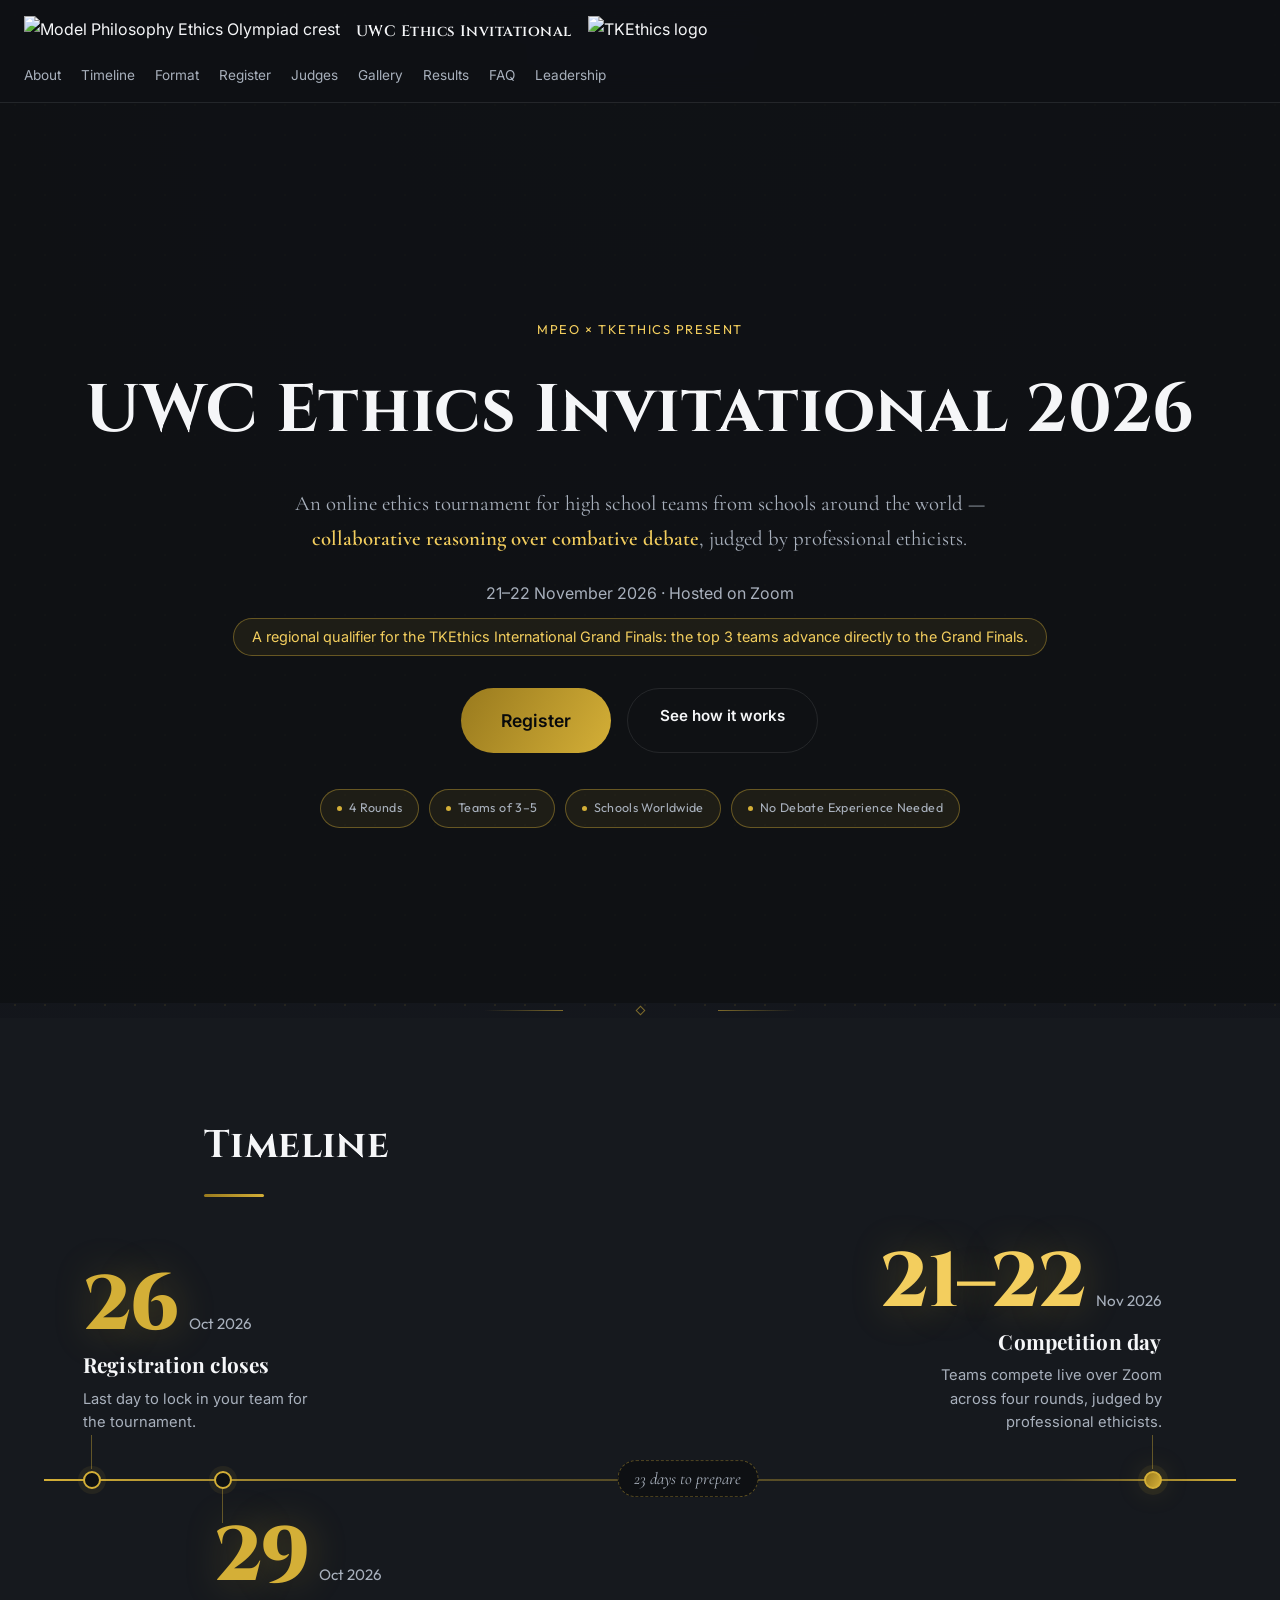
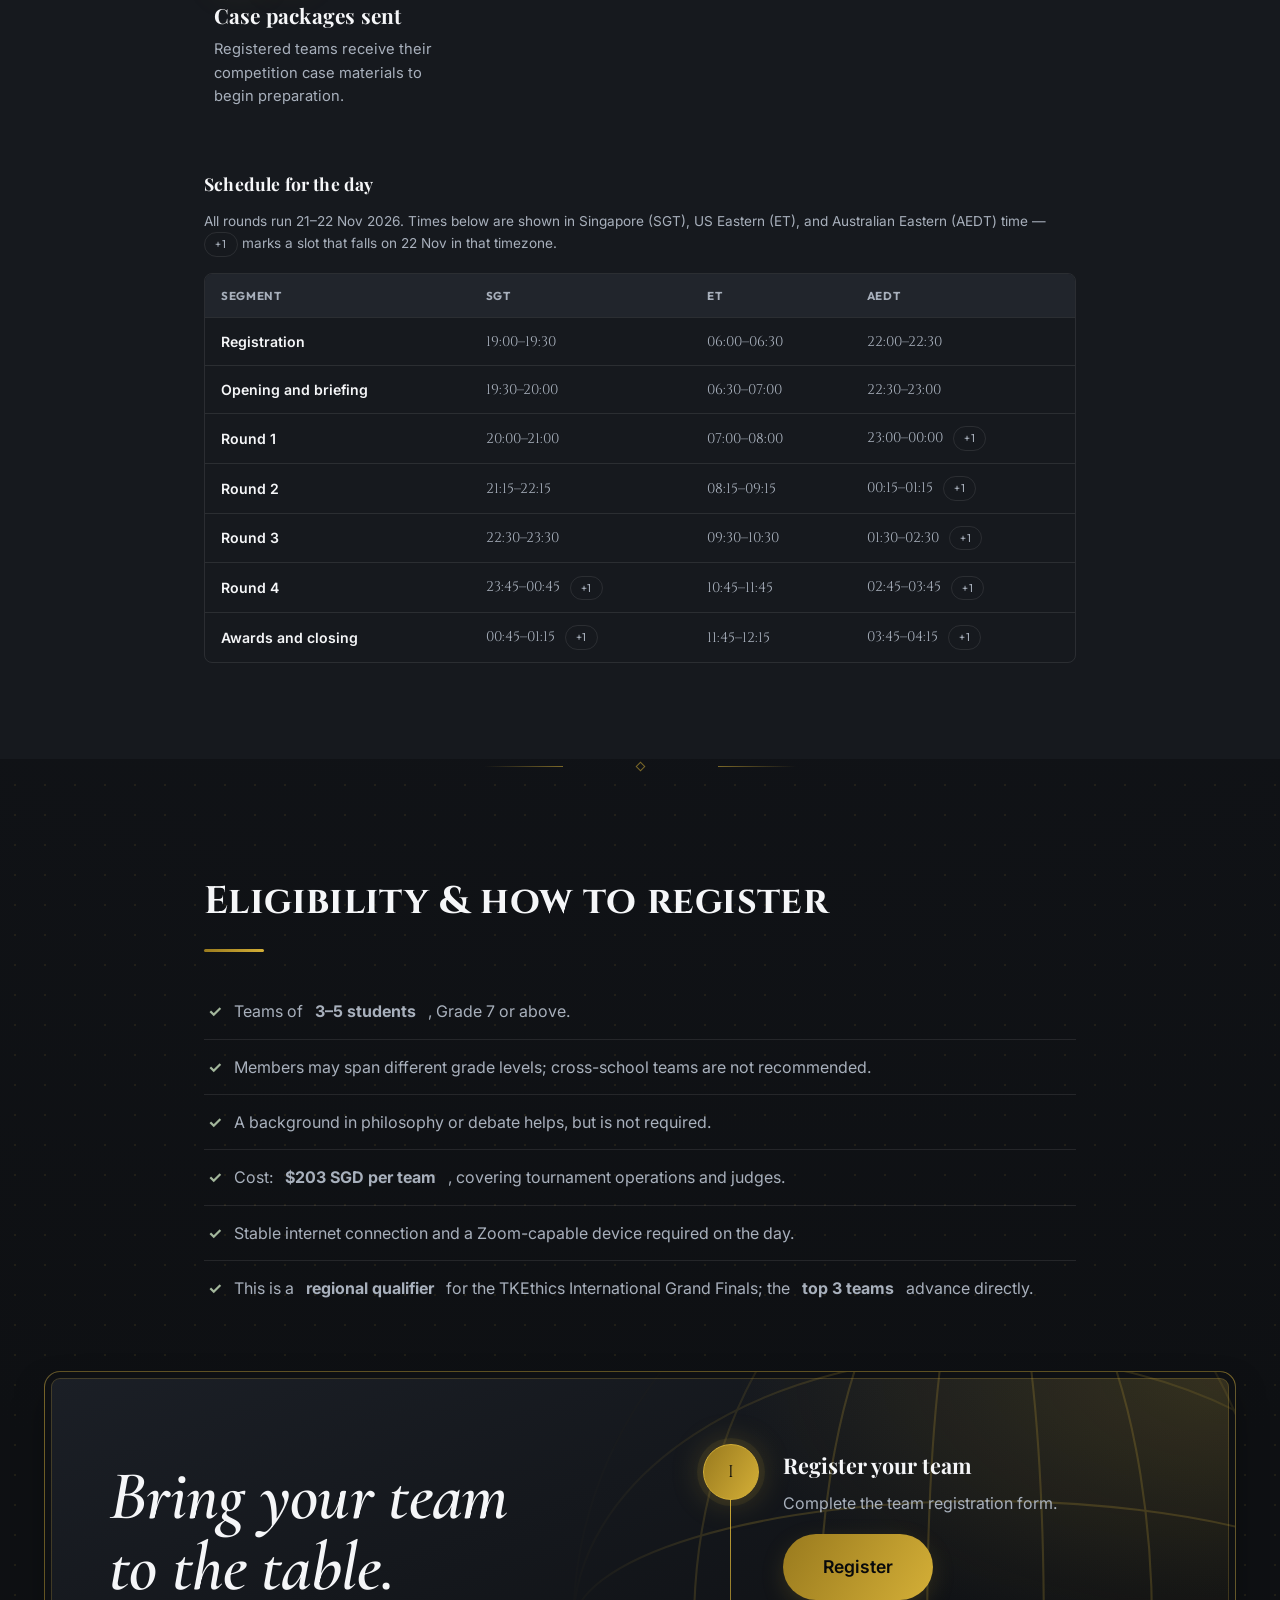
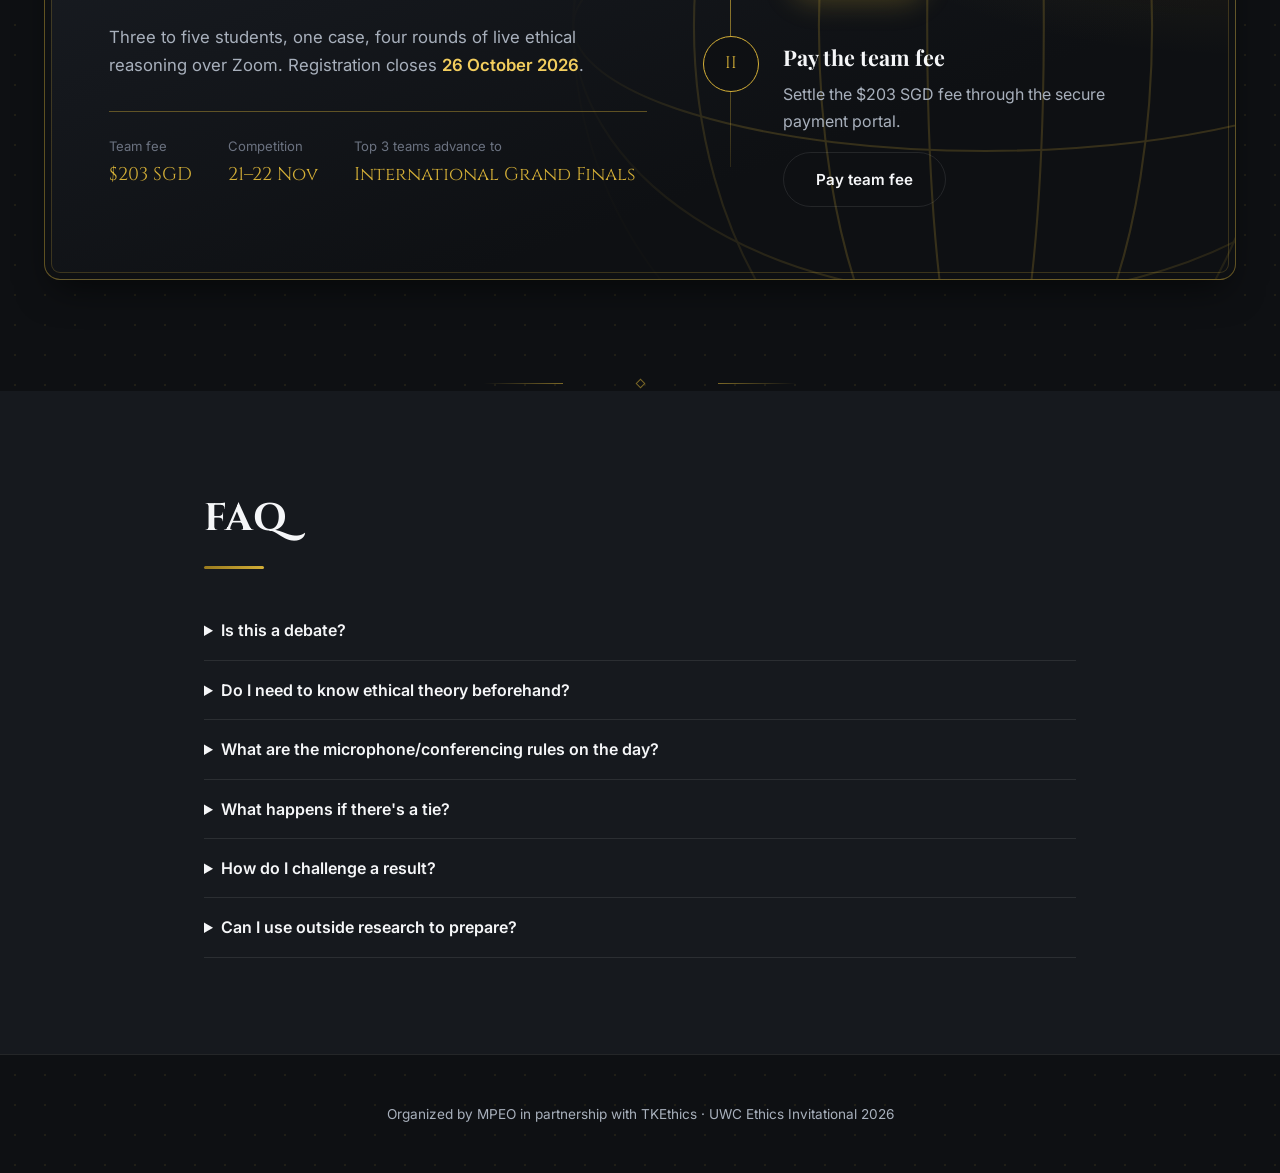
==== index.html @ d9321f54 "Redesign timeline as true-to-scale date axis with oversized day numerals Co-Authored-By: Claude Sonn" ====
<!DOCTYPE html>
<html lang="en">
<head>
  <meta charset="UTF-8">
  <meta name="viewport" content="width=device-width, initial-scale=1.0">
  <title>UWC Ethics Invitational 2026</title>
  <meta name="description" content="An online ethics tournament for high school teams from schools around the world, hosted by MPEO in partnership with TKEthics.">
  <link rel="icon" type="image/png" href="assets/logos/mpeo-omega-crest-transparent.png?v=3">
  <link rel="stylesheet" href="style.css">
</head>
<body>
  <header class="site-header">
    <div class="site-header__logos">
      <img src="assets/logos/mpeo-omega-crest-transparent.png" alt="Model Philosophy Ethics Olympiad crest">
      <a href="index.html" class="site-header__wordmark">UWC Ethics Invitational</a>
      <img src="assets/logos/tkethics-logo.png" alt="TKEthics logo">
    </div>
    <nav class="site-header__nav">
      <a href="about.html">About</a>
      <a href="#timeline">Timeline</a>
      <a href="format.html">Format</a>
      <a href="#eligibility">Register</a>
      <a href="judges.html">Judges</a>
      <a href="gallery.html">Gallery</a>
      <a href="results.html">Results</a>
      <a href="#faq">FAQ</a>
      <a href="leadership.html">Leadership</a>
    </nav>
  </header>

  <main>
    <section id="hero" class="hero">
      <div class="container hero__inner">
        <p class="hero__eyebrow">
          <span class="hero__eyebrow-sprig" aria-hidden="true"></span>
          MPEO × TKEthics present
          <span class="hero__eyebrow-sprig hero__eyebrow-sprig--right" aria-hidden="true"></span>
        </p>
        <h1 class="hero__title">UWC Ethics Invitational 2026</h1>
        <p class="hero__subtitle">
          An online ethics tournament for high school teams from schools
          around the world — <span class="highlight">collaborative reasoning
          over combative debate</span>, judged by professional ethicists.
        </p>
        <p class="hero__date">
          21–22 November 2026 · Hosted on Zoom
        </p>
        <p class="hero__qualifier">
          A regional qualifier for the TKEthics International Grand Finals:
          the top 3 teams advance directly to the Grand Finals.
        </p>
        <div class="hero__ctas">
          <a href="#eligibility" class="btn btn--primary btn--lg">Register</a>
          <a href="format.html" class="btn btn--ghost">See how it works</a>
        </div>
        <ul class="hero__stats">
          <li>4 Rounds</li>
          <li>Teams of 3–5</li>
          <li>Schools Worldwide</li>
          <li>No Debate Experience Needed</li>
        </ul>
      </div>
    </section>
    <div class="ornament-divider" aria-hidden="true">
      <span class="ornament-divider__line"></span>
      <span class="ornament-divider__sprig"></span>
      <span class="ornament-divider__mark"></span>
      <span class="ornament-divider__sprig ornament-divider__sprig--right"></span>
      <span class="ornament-divider__line ornament-divider__line--flip"></span>
    </div>
    <section id="timeline" class="timeline">
      <div class="container container--narrow">
        <h2>Timeline</h2>
      </div>

      <div class="container">
        <ol class="course">
          <li class="stage stage--up stage--start" style="--pos: 4%">
            <span class="stage__dot" aria-hidden="true"></span>
            <div class="stage__card">
              <p class="stage__date"><span class="stage__day">26</span> Oct 2026</p>
              <h3 class="stage__title">Registration closes</h3>
              <p class="stage__desc">Last day to lock in your team for the tournament.</p>
            </div>
          </li>
          <li class="stage stage--down stage--start" style="--pos: 15%">
            <span class="stage__dot" aria-hidden="true"></span>
            <div class="stage__card">
              <p class="stage__date"><span class="stage__day">29</span> Oct 2026</p>
              <h3 class="stage__title">Case packages sent</h3>
              <p class="stage__desc">Registered teams receive their competition case materials to begin preparation.</p>
            </div>
          </li>
          <li class="stage stage--up stage--end stage--final" style="--pos: 93%">
            <span class="stage__dot" aria-hidden="true"></span>
            <div class="stage__card">
              <p class="stage__date"><span class="stage__day">21–22</span> Nov 2026</p>
              <h3 class="stage__title">Competition day</h3>
              <p class="stage__desc">Teams compete live over Zoom across four rounds, judged by professional ethicists.</p>
            </div>
          </li>
          <li class="course__gap" aria-hidden="true">23 days to prepare</li>
        </ol>
      </div>

      <div class="container container--narrow">
        <h3>Schedule for the day</h3>
        <p class="schedule-table-note">
          All rounds run 21–22 Nov 2026. Times below are shown in Singapore
          (SGT), US Eastern (ET), and Australian Eastern (AEDT) time —
          <span class="tag--note">+1</span> marks a slot that falls on 22 Nov in that timezone.
        </p>
        <div class="schedule-table-wrap">
          <table class="schedule-table">
            <thead>
              <tr>
                <th>Segment</th>
                <th>SGT</th>
                <th>ET</th>
                <th>AEDT</th>
              </tr>
            </thead>
            <tbody>
              <tr>
                <td>Registration</td>
                <td>19:00–19:30</td>
                <td>06:00–06:30</td>
                <td>22:00–22:30</td>
              </tr>
              <tr>
                <td>Opening and briefing</td>
                <td>19:30–20:00</td>
                <td>06:30–07:00</td>
                <td>22:30–23:00</td>
              </tr>
              <tr>
                <td>Round 1</td>
                <td>20:00–21:00</td>
                <td>07:00–08:00</td>
                <td>23:00–00:00 <span class="tag--note">+1</span></td>
              </tr>
              <tr>
                <td>Round 2</td>
                <td>21:15–22:15</td>
                <td>08:15–09:15</td>
                <td>00:15–01:15 <span class="tag--note">+1</span></td>
              </tr>
              <tr>
                <td>Round 3</td>
                <td>22:30–23:30</td>
                <td>09:30–10:30</td>
                <td>01:30–02:30 <span class="tag--note">+1</span></td>
              </tr>
              <tr>
                <td>Round 4</td>
                <td>23:45–00:45 <span class="tag--note">+1</span></td>
                <td>10:45–11:45</td>
                <td>02:45–03:45 <span class="tag--note">+1</span></td>
              </tr>
              <tr>
                <td>Awards and closing</td>
                <td>00:45–01:15 <span class="tag--note">+1</span></td>
                <td>11:45–12:15</td>
                <td>03:45–04:15 <span class="tag--note">+1</span></td>
              </tr>
            </tbody>
          </table>
        </div>
      </div>
    </section>
    <div class="ornament-divider" aria-hidden="true">
      <span class="ornament-divider__line"></span>
      <span class="ornament-divider__sprig"></span>
      <span class="ornament-divider__mark"></span>
      <span class="ornament-divider__sprig ornament-divider__sprig--right"></span>
      <span class="ornament-divider__line ornament-divider__line--flip"></span>
    </div>
    <section id="eligibility" class="eligibility">
      <div class="container container--narrow">
        <h2>Eligibility &amp; how to register</h2>

        <ul class="eligibility__list">
          <li data-reveal>Teams of <strong>3–5 students</strong>, Grade 7 or above.</li>
          <li data-reveal>Members may span different grade levels; cross-school teams are not recommended.</li>
          <li data-reveal>A background in philosophy or debate helps, but is not required.</li>
          <li data-reveal>Cost: <strong>$203 SGD per team</strong>, covering tournament operations and judges.</li>
          <li data-reveal>Stable internet connection and a Zoom-capable device required on the day.</li>
          <li data-reveal>This is a <strong>regional qualifier</strong> for the TKEthics International Grand Finals; the <strong>top 3 teams</strong> advance directly.</li>
        </ul>

      </div>

      <div class="container">
        <div class="enter">
          <div class="enter__pitch">
            <h3 class="enter__title">Bring your team to the table.</h3>
            <p class="enter__lede">Three to five students, one case, four rounds of live ethical reasoning over Zoom. Registration closes <strong>26 October 2026</strong>.</p>
            <dl class="enter__facts">
              <div><dt>Team fee</dt><dd>$203 SGD</dd></div>
              <div><dt>Competition</dt><dd>21–22 Nov</dd></div>
              <div><dt>Top 3 teams advance to</dt><dd>International Grand Finals</dd></div>
            </dl>
          </div>

          <ol class="enter__path">
            <li class="enter__step">
              <span class="enter__num" aria-hidden="true">I</span>
              <div class="enter__body">
                <h4>Register your team</h4>
                <p>Complete the team registration form.</p>
                <a id="registration-cta" href="#" class="btn btn--primary btn--lg">Register</a>
              </div>
            </li>
            <li class="enter__step">
              <span class="enter__num" aria-hidden="true">II</span>
              <div class="enter__body">
                <h4>Pay the team fee</h4>
                <p>Settle the $203 SGD fee through the secure payment portal.</p>
                <a href="https://pci.jotform.com/form/262812216221446" class="btn btn--ghost" target="_blank" rel="noopener">Pay team fee</a>
              </div>
            </li>
          </ol>
        </div>
      </div>
    </section>
    <div class="ornament-divider" aria-hidden="true">
      <span class="ornament-divider__line"></span>
      <span class="ornament-divider__sprig"></span>
      <span class="ornament-divider__mark"></span>
      <span class="ornament-divider__sprig ornament-divider__sprig--right"></span>
      <span class="ornament-divider__line ornament-divider__line--flip"></span>
    </div>
    <section id="faq" class="faq">
      <div class="container container--narrow">
        <h2>FAQ</h2>

        <details class="faq__item">
          <summary>Is this a debate?</summary>
          <p>No. Teams can agree with each other's position — you're judged on the quality of your reasoning, not on winning an argument.</p>
        </details>

        <details class="faq__item">
          <summary>Do I need to know ethical theory beforehand?</summary>
          <p>No prior experience is required. Read the case package carefully, think through the arguments, and you're ready — see the <a href="format.html">How the competition works</a> page for a primer.</p>
        </details>

        <details class="faq__item">
          <summary>What are the microphone/conferencing rules on the day?</summary>
          <p>Keep your microphone muted unless invited to speak by the moderator/judge. During your team's private conference time, you may turn your mic off if everyone is in one room; if your team is spread across locations, use a separate call for team discussion and stay silent on it outside your allotted conference times.</p>
        </details>

        <details class="faq__item">
          <summary>What happens if there's a tie?</summary>
          <p>The head judge breaks ties using the highest score in the first heat; if that's still tied, the highest score in the second heat, and so on.</p>
        </details>

        <details class="faq__item">
          <summary>How do I challenge a result?</summary>
          <p>Complaints or challenges to results must be submitted in writing to the organizers. Results are otherwise final and are published within 24 hours of the competition.</p>
        </details>

        <details class="faq__item">
          <summary>Can I use outside research to prepare?</summary>
          <p>Yes — but simply presenting facts won't score well on its own. You need valid, persuasive arguments backed by facts, and if you cite a specific fact not in the case itself, name your source (e.g. "according to a 2011 article in National Geographic…").</p>
        </details>
      </div>
    </section>
  </main>

  <footer class="site-footer">
    <p>Organized by MPEO in partnership with TKEthics · UWC Ethics Invitational 2026</p>
  </footer>

  <script type="module" src="js/app.js"></script>
</body>
</html>
---- style.css ----
/* ==========================================================================
   UWC ETHICS INVITATIONAL 2026 — DESIGN SYSTEM
   Aligned to MPEO's dark-academia gold system for visual consistency
   across both Ethics Olympiad events.
   ========================================================================== */

@import url('https://fonts.googleapis.com/css2?family=Cinzel:wght@500;600;700;800;900&family=Cormorant+Garamond:ital,wght@0,400;0,600;1,400;1,600&family=Inter:wght@300;400;500;600;700&family=Playfair+Display:ital,wght@0,600;0,700;1,600&family=Outfit:wght@500;600;700&display=swap');

:root {
  --color-bg-primary: #0E1013;
  --color-bg-secondary: #16191E;
  --color-bg-card: #21252C;
  --color-bg-card-hover: #2A2F38;
  --color-bg-parchment: #F6F4ED;

  --color-border-subtle: rgba(255, 255, 255, 0.09);
  --color-border-accent: rgba(212, 175, 55, 0.4);

  /* Metallic accents, matched to MPEO's gold system */
  --color-gold-primary: #D4AF37;
  --color-gold-hover: #F3CE5E;
  --color-gold-dark: #997A1E;
  --color-gold-glow: rgba(212, 175, 55, 0.28);
  --color-gold-surface: rgba(212, 175, 55, 0.08);

  --color-silver: #C0C7D0;
  --color-silver-glow: rgba(192, 199, 208, 0.25);
  --color-bronze: #CD7F32;
  --color-bronze-glow: rgba(205, 127, 50, 0.25);
  --color-olive-laurel: #4F6052;

  /* Laurel: generic interactive emphasis (links, active nav, checkmarks) — gold stays reserved for rank/achievement */
  --color-link: #A3B79C;
  --color-link-hover: #C1D2BB;

  --color-accent-a: var(--color-gold-primary);
  --color-accent-b: var(--color-gold-hover);
  --color-accent-gradient: linear-gradient(120deg, var(--color-gold-dark), var(--color-gold-primary));
  --color-accent-glow: var(--color-gold-glow);

  --color-text-primary: #F5F6F8;
  --color-text-secondary: #A8B0BC;
  --color-text-muted: #6B7280;
  --color-text-dark: #1A1D20;

  --font-display: 'Cinzel', Georgia, serif;
  --font-subhead: 'Playfair Display', Georgia, serif;
  --font-editorial: 'Cormorant Garamond', Georgia, serif;
  --font-body: 'Inter', system-ui, -apple-system, sans-serif;
  --font-badge: 'Outfit', sans-serif;

  --max-width-container: 1240px;
  --max-width-narrow: 920px;
  --radius-sm: 4px;
  --radius-md: 8px;
  --radius-lg: 16px;
  --radius-full: 9999px;

  --shadow-card: 0 16px 36px -10px rgba(0, 0, 0, 0.6);
  --shadow-gold: 0 10px 30px -5px var(--color-gold-glow);
  --glass-bg: rgba(14, 16, 19, 0.85);
  --glass-border: 1px solid rgba(255, 255, 255, 0.08);
  --glass-blur: blur(14px);
  --transition-fast: 0.2s cubic-bezier(0.16, 1, 0.3, 1);
  --transition-normal: 0.35s cubic-bezier(0.16, 1, 0.3, 1);
}

*, *::before, *::after { box-sizing: border-box; margin: 0; padding: 0; }

html {
  scroll-behavior: smooth;
  color-scheme: dark;
  background-color: var(--color-bg-primary);
  font-family: var(--font-body);
  font-size: 16px;
  line-height: 1.65;
  color: var(--color-text-primary);
  -webkit-font-smoothing: antialiased;
}

body {
  overflow-x: hidden;
  background:
    radial-gradient(circle, rgba(212, 175, 55, 0.09) 1px, transparent 1.3px) 0 0 / 30px 30px,
    radial-gradient(circle at 50% 0%, #171A21 0%, #0E1013 70%);
  min-height: 100vh;
}

a { color: inherit; text-decoration: none; transition: var(--transition-fast); }
button { cursor: pointer; border: none; font-family: inherit; }
img { max-width: 100%; height: auto; display: block; }

:focus-visible {
  outline: 2px solid var(--color-link-hover);
  outline-offset: 3px;
  border-radius: 2px;
}

.container { max-width: var(--max-width-container); margin: 0 auto; padding: 0 24px; }
.container--narrow { max-width: var(--max-width-narrow); }

section { padding: 96px 0; }
main > section:nth-of-type(even) { background: var(--color-bg-secondary); }

@media (max-width: 640px) {
  section { padding: 56px 0; }
}

h1, h2 { font-family: var(--font-display); font-weight: 700; letter-spacing: 0.01em; text-wrap: balance; }
h3 { font-family: var(--font-subhead); font-weight: 700; letter-spacing: 0.01em; text-wrap: balance; }
h2 { font-size: clamp(1.8rem, 3vw, 2.6rem); margin-bottom: 32px; position: relative; }
h2::after {
  content: '';
  display: block;
  margin-top: 16px;
  width: 60px;
  height: 3px;
  border-radius: 2px;
  background: var(--color-accent-gradient);
}
p { text-wrap: pretty; }

/* --- Decorative ornaments (laurel motifs, dividers, texture) --- */
.ornament-divider {
  display: flex;
  align-items: center;
  justify-content: center;
  gap: 18px;
  max-width: 360px;
  margin: 0 auto;
  padding: 0 24px;
  color: var(--color-gold-primary);
  opacity: 0.55;
}
.ornament-divider__line {
  flex: 1;
  height: 1px;
  background: linear-gradient(90deg, transparent, currentColor);
}
.ornament-divider__line--flip { background: linear-gradient(90deg, currentColor, transparent); }
.ornament-divider__sprig {
  width: 38px;
  height: 15px;
  flex-shrink: 0;
  background-color: currentColor;
  -webkit-mask-image: url('assets/decorative/laurel-sprig.svg');
  mask-image: url('assets/decorative/laurel-sprig.svg');
  -webkit-mask-size: contain;
  mask-size: contain;
  -webkit-mask-repeat: no-repeat;
  mask-repeat: no-repeat;
  -webkit-mask-position: center;
  mask-position: center;
}
.ornament-divider__sprig--right { transform: scaleX(-1); }
.ornament-divider__mark {
  width: 7px;
  height: 7px;
  border: 1px solid currentColor;
  transform: rotate(45deg);
  flex-shrink: 0;
}

/* Corner sprig accent on card-like surfaces */
.leader-card,
.judges__bio,
.format__theories li,
.funnel-step__register,
.judges__criteria {
  position: relative;
  overflow: hidden;
}
.leader-card::before,
.judges__bio::before,
.format__theories li::before,
.funnel-step__register::before,
.judges__criteria::before {
  content: '';
  position: absolute;
  top: 12px;
  left: 14px;
  width: 34px;
  height: 14px;
  background-color: var(--color-gold-primary);
  -webkit-mask-image: url('assets/decorative/laurel-sprig.svg');
  mask-image: url('assets/decorative/laurel-sprig.svg');
  -webkit-mask-size: contain;
  mask-size: contain;
  -webkit-mask-repeat: no-repeat;
  mask-repeat: no-repeat;
  -webkit-mask-position: center;
  mask-position: center;
  opacity: 0.16;
  transform: rotate(-10deg);
  pointer-events: none;
}

/* Scroll-reveal (progressive enhancement; content is visible by default) */
[data-reveal] { opacity: 1; transform: none; }
[data-reveal].reveal-init {
  opacity: 0;
  transform: translateY(18px);
  transition: opacity 0.6s cubic-bezier(0.16, 1, 0.3, 1), transform 0.6s cubic-bezier(0.16, 1, 0.3, 1);
}
[data-reveal].reveal-visible { opacity: 1; transform: none; }
@media (prefers-reduced-motion: reduce) {
  [data-reveal].reveal-init { opacity: 1; transform: none; transition: none; }
}

.btn {
  display: inline-block;
  padding: 14px 32px;
  border-radius: var(--radius-full);
  font-family: var(--font-body);
  font-weight: 600;
  font-size: 0.95rem;
}
.btn--primary {
  background: var(--color-accent-gradient);
  color: #08090B;
}
.btn--lg {
  padding: 18px 40px;
  font-size: 1.1rem;
}
.btn--primary:hover { box-shadow: 0 10px 30px -5px var(--color-accent-glow); }
.btn--disabled {
  background: var(--color-bg-card);
  color: var(--color-text-muted);
  cursor: not-allowed;
}

/* --- Header / nav --- */
.site-header {
  position: sticky;
  top: 0;
  z-index: 50;
  display: flex;
  flex-wrap: wrap;
  align-items: center;
  justify-content: space-between;
  gap: 16px;
  padding: 16px 24px;
  background: var(--glass-bg);
  backdrop-filter: var(--glass-blur);
  border-bottom: 1px solid var(--color-border-subtle);
}
.site-header__logos { display: flex; align-items: center; gap: 16px; flex-shrink: 0; }
.site-header__logos img { height: 32px; width: auto; }
.site-header__wordmark {
  font-family: var(--font-display);
  font-size: 0.95rem;
  font-weight: 600;
  color: var(--color-text-primary);
  white-space: nowrap;
  letter-spacing: 0.03em;
}
.site-header__wordmark:hover { color: var(--color-link-hover); }
.site-header__nav { display: flex; gap: 20px; flex-wrap: wrap; }
.site-header__nav a { font-size: 0.85rem; color: var(--color-text-secondary); }
.site-header__nav a:hover { color: var(--color-text-primary); }
.site-header__nav a[aria-current="page"] { color: var(--color-link-hover); }

/* --- Footer --- */
.site-footer {
  padding: 48px 24px;
  text-align: center;
  color: var(--color-text-secondary);
  font-size: 0.85rem;
  border-top: 1px solid var(--color-border-subtle);
}

.tag--tentative, .tag--note {
  display: inline-block;
  font-family: var(--font-badge);
  font-size: 0.7rem;
  text-transform: uppercase;
  letter-spacing: 0.08em;
  color: var(--color-text-secondary);
  border: 1px solid var(--color-border-subtle);
  border-radius: var(--radius-full);
  padding: 2px 10px;
  margin-left: 8px;
  vertical-align: middle;
}

/* --- Hero --- */
.hero {
  position: relative;
  isolation: isolate;
  min-height: 100svh;
  display: flex;
  align-items: center;
  padding-top: 100px;
  padding-bottom: 60px;
  text-align: center;
  overflow: hidden;
  background-image: url("assets/resources/globev2.png");
  background-size: cover;
  background-position: center;
}
.hero::before {
  content: "";
  position: absolute;
  inset: 0;
  z-index: -1;
  background: var(--color-bg-primary);
  opacity: 0.82;
}
@media (max-width: 640px) {
  .hero { padding-top: 96px; padding-bottom: 72px; }
}
.hero__inner { position: relative; z-index: 1; }
.hero__eyebrow {
  display: flex;
  align-items: center;
  justify-content: center;
  gap: 10px;
  font-family: var(--font-badge);
  text-transform: uppercase;
  letter-spacing: 0.12em;
  font-size: 0.8rem;
  color: var(--color-accent-b);
  margin-bottom: 16px;
}
.hero__eyebrow-sprig {
  width: 26px;
  height: 10px;
  flex-shrink: 0;
  background-color: currentColor;
  -webkit-mask-image: url('assets/decorative/laurel-sprig.svg');
  mask-image: url('assets/decorative/laurel-sprig.svg');
  -webkit-mask-size: contain;
  mask-size: contain;
  -webkit-mask-repeat: no-repeat;
  mask-repeat: no-repeat;
  -webkit-mask-position: center;
  mask-position: center;
}
.hero__eyebrow-sprig--right { transform: scaleX(-1); }
.hero__title { font-size: clamp(2.4rem, 6vw, 4.2rem); margin-bottom: 20px; }
.hero__subtitle {
  font-family: var(--font-editorial);
  font-size: 1.3rem;
  color: var(--color-text-secondary);
  max-width: 700px;
  margin: 0 auto 24px;
}
.hero__date { color: var(--color-text-secondary); margin-bottom: 12px; }
.hero__qualifier {
  display: inline-block;
  font-size: 0.9rem;
  color: var(--color-accent-b);
  background: var(--color-gold-surface);
  border: 1px solid var(--color-border-accent);
  border-radius: 999px;
  padding: 6px 18px;
  margin-bottom: 32px;
}
.hero__ctas { display: flex; gap: 16px; justify-content: center; flex-wrap: wrap; }
.hero__stats {
  list-style: none;
  display: flex;
  flex-wrap: wrap;
  justify-content: center;
  gap: 10px;
  margin: 36px 0 0;
}
.hero__stats li {
  display: flex;
  align-items: center;
  gap: 7px;
  font-family: var(--font-badge);
  font-size: 0.78rem;
  letter-spacing: 0.03em;
  color: var(--color-text-secondary);
  border: 1px solid var(--color-border-accent);
  background: var(--color-gold-surface);
  border-radius: var(--radius-full);
  padding: 8px 16px;
}
.hero__stats li::before {
  content: '';
  width: 5px;
  height: 5px;
  border-radius: 50%;
  background: var(--color-gold-primary);
  flex-shrink: 0;
}
.btn--ghost {
  border: 1px solid var(--color-border-subtle);
  color: var(--color-text-primary);
}
.btn--ghost:hover { border-color: var(--color-border-accent); }

/* --- Emphasis accent --- */
.highlight { color: var(--color-accent-b); font-weight: 600; }

/* --- About / Format shared prose styles --- */
.about p, .format p { color: var(--color-text-secondary); margin-bottom: 20px; }

.about__grid {
  display: grid;
  grid-template-columns: 1.1fr 0.9fr;
  gap: 64px;
  align-items: center;
}
@media (max-width: 860px) {
  .about__grid { grid-template-columns: 1fr; gap: 32px; }
}
.about__pullquote {
  font-family: var(--font-editorial);
  font-style: italic;
  font-size: clamp(1.4rem, 2.4vw, 1.9rem);
  line-height: 1.4;
  color: var(--color-text-primary);
  border-top: 1px solid var(--color-border-accent);
  padding-top: 24px;
}
.about__pullquote cite {
  display: block;
  margin-top: 16px;
  font-family: var(--font-body);
  font-style: normal;
  font-size: 0.8rem;
  text-transform: uppercase;
  letter-spacing: 0.08em;
  color: var(--color-text-secondary);
}
.format h3 { font-size: 1.3rem; margin: 40px 0 16px; }
.format__theories { list-style: none; display: grid; gap: 16px; margin-bottom: 20px; }
.format__theories li {
  background: var(--color-bg-card);
  border: 1px solid var(--color-border-subtle);
  border-radius: var(--radius-md);
  padding: 16px 20px;
  color: var(--color-text-secondary);
  transition: var(--transition-fast);
}
.format__theories li strong {
  color: var(--color-accent-a);
  font-family: var(--font-subhead);
  font-size: 1.05rem;
}
.format__theories li a { text-decoration: underline; }
.format__theories li a:hover strong { color: var(--color-link-hover); }
.format__theories li:hover {
  background: var(--color-bg-card-hover);
  box-shadow: 0 10px 30px -12px var(--color-accent-glow);
}
.format__video-slot {
  aspect-ratio: 16 / 9;
  background: var(--color-bg-card);
  border: 1px solid var(--color-border-subtle);
  border-radius: var(--radius-lg);
  overflow: hidden;
  margin-bottom: 32px;
}
.format__video-slot iframe {
  width: 100%;
  height: 100%;
  border: 0;
  display: block;
}

.format__steps {
  display: grid;
  grid-template-columns: repeat(4, 1fr);
  gap: 16px;
  margin: 28px 0 32px;
}
@media (max-width: 860px) { .format__steps { grid-template-columns: 1fr 1fr; } }
@media (max-width: 520px) { .format__steps { grid-template-columns: 1fr; } }
.format__step {
  position: relative;
  display: flex;
  flex-direction: column;
  background: var(--color-bg-card);
  border: 1px solid var(--color-border-subtle);
  border-radius: var(--radius-md);
  padding: 22px 20px 24px;
  transition: var(--transition-fast);
}
@media (min-width: 861px) {
  .format__step:not(:first-child)::before {
    content: '→';
    position: absolute;
    top: 37px;
    left: -8px;
    transform: translate(-50%, -50%);
    font-size: 1rem;
    color: var(--color-text-muted);
    z-index: 1;
    pointer-events: none;
  }
}
.format__step:hover {
  background: var(--color-bg-card-hover);
  border-color: var(--color-border-accent);
  box-shadow: 0 14px 32px -14px var(--color-accent-glow);
  transform: translateY(-4px);
}
.format__step-marker {
  display: flex;
  align-items: center;
  gap: 12px;
  margin-bottom: 18px;
}
.format__step-icon {
  display: flex;
  align-items: center;
  justify-content: center;
  width: 26px;
  height: 26px;
  flex-shrink: 0;
  color: var(--color-accent-b);
  transition: var(--transition-fast);
}
.format__step-icon svg { width: 100%; height: 100%; }
.format__step:hover .format__step-icon { transform: rotate(-6deg) scale(1.1); color: var(--color-gold-hover); }
.format__step-number {
  font-family: var(--font-display);
  font-size: 1.6rem;
  line-height: 1;
  color: var(--color-accent-a);
}
.format__step-title {
  font-family: var(--font-subhead);
  font-size: 1.05rem;
  font-weight: 700;
  margin-bottom: 0;
}
.format__step-title + p { margin-top: 14px; }
.format__step-time {
  display: block;
  width: fit-content;
  margin: 8px 0 14px;
  font-family: var(--font-badge);
  font-size: 0.7rem;
  font-weight: 600;
  text-transform: uppercase;
  letter-spacing: 0.06em;
  color: var(--color-text-secondary);
  background: var(--color-bg-primary);
  border: 1px solid var(--color-border-subtle);
  border-radius: var(--radius-full);
  padding: 2px 10px;
}
.format__step p { font-size: 0.92rem; margin-bottom: 0; }

.format__callout {
  border: 1px solid var(--color-border-accent);
  background: var(--color-accent-glow);
  border-radius: var(--radius-md);
  padding: 20px 24px;
  font-family: var(--font-editorial);
  font-style: italic;
  font-size: 1.2rem;
  line-height: 1.5;
}
.format__callout strong { font-style: normal; }

.judges p { color: var(--color-text-secondary); margin-bottom: 24px; }
.judges p a { color: var(--color-link); text-decoration: underline; }
.judges p a:hover { color: var(--color-text-primary); }
.judges__top {
  display: grid;
  grid-template-columns: 1.3fr 1fr;
  gap: 32px;
  align-items: start;
  margin-bottom: 32px;
}
@media (max-width: 860px) {
  .judges__top { grid-template-columns: 1fr; gap: 24px; }
}
.judges__bios-row {
  display: grid;
  grid-template-columns: 1fr 1fr;
  gap: 24px;
  margin-bottom: 32px;
}
@media (max-width: 640px) {
  .judges__bios-row { grid-template-columns: 1fr; }
}
.judges__bio {
  background: var(--color-bg-card);
  border: 1px solid var(--color-border-subtle);
  border-radius: var(--radius-md);
  padding: 20px;
}
.judges__bio h3 { font-size: 1.05rem; margin-bottom: 4px; }
.judges__bio-role {
  display: block;
  font-family: var(--font-badge);
  font-size: 0.75rem;
  text-transform: uppercase;
  letter-spacing: 0.06em;
  color: var(--color-accent-b);
  margin-bottom: 12px;
}
.judges__bio p { font-size: 0.9rem; margin-bottom: 0; }
.judges .judges__bio-note { font-size: 0.85rem; color: var(--color-text-secondary); margin-bottom: 0; }
.judges__criteria {
  background: linear-gradient(160deg, var(--color-gold-surface), rgba(212, 175, 55, 0.02));
  border: 1px solid var(--color-border-accent);
  border-radius: var(--radius-lg);
  padding: 22px 20px;
}
.judges__criteria h3 { font-size: 0.95rem; margin-bottom: 14px; color: var(--color-accent-a); }
.judges__criteria ul { list-style: none; display: grid; gap: 11px; color: var(--color-text-secondary); font-size: 0.85rem; }
.judges__criteria li { display: flex; align-items: baseline; gap: 6px; }
.judges__criteria li span {
  position: relative;
  flex: 1;
  overflow: hidden;
  white-space: nowrap;
}
.judges__criteria li span::after {
  content: '..............................................................................................';
  padding-left: 4px;
  letter-spacing: 2px;
  color: var(--color-border-subtle);
}
.judges__criteria li strong {
  flex-shrink: 0;
  font-family: var(--font-display);
  color: var(--color-text-primary);
}
.judges__criteria-total {
  margin-top: 16px;
  padding-top: 14px;
  border-top: 1px solid var(--color-border-accent);
  font-size: 0.8rem;
  color: var(--color-text-secondary);
}
.judges__criteria-total a { color: var(--color-link); text-decoration: underline; }
.judges__criteria-total a:hover { color: var(--color-link-hover); }
.judges__placeholder, .results-placeholder, .gallery-placeholder {
  background: var(--color-bg-card);
  border: 1px dashed var(--color-border-accent);
  border-radius: var(--radius-md);
  padding: 24px;
  color: var(--color-text-secondary);
  text-align: center;
}

.gallery-grid {
  display: grid;
  grid-template-columns: repeat(auto-fill, minmax(220px, 1fr));
  gap: 16px;
}
.gallery-grid img { border-radius: var(--radius-md); object-fit: cover; aspect-ratio: 4 / 3; }

.results-list {
  list-style: none;
  border: 1px solid var(--color-border-subtle);
  border-radius: var(--radius-md);
  overflow: hidden;
}
.results-row {
  display: flex;
  align-items: center;
  gap: 16px;
  padding: 14px 20px;
  border-bottom: 1px solid var(--color-border-subtle);
}
.results-row:last-child { border-bottom: none; }
.results-row:first-child {
  background: linear-gradient(160deg, var(--color-gold-surface), rgba(212, 175, 55, 0.02));
}
.results-row:nth-child(2) {
  background: linear-gradient(160deg, var(--color-silver-glow), rgba(192, 199, 208, 0.02));
}
.results-row:nth-child(3) {
  background: linear-gradient(160deg, var(--color-bronze-glow), rgba(205, 127, 50, 0.02));
}
.results-row__place {
  font-family: var(--font-display);
  font-size: 1.3rem;
  color: var(--color-text-secondary);
  min-width: 48px;
}
.results-row:first-child .results-row__place { color: var(--color-accent-b); }
.results-row:nth-child(2) .results-row__place { color: var(--color-silver); }
.results-row:nth-child(3) .results-row__place { color: var(--color-bronze); }
.results-row__team { font-weight: 600; }
.results-row__school { color: var(--color-text-secondary); margin-left: auto; font-size: 0.9rem; }

.eligibility__list {
  list-style: none;
  margin-bottom: 48px;
  color: var(--color-text-secondary);
}
.eligibility__list li {
  display: flex;
  align-items: baseline;
  gap: 12px;
  padding: 14px 4px;
  border-bottom: 1px solid var(--color-border-subtle);
}
.eligibility__list li:last-child { border-bottom: none; }
.eligibility__list li::before {
  content: '✓';
  flex-shrink: 0;
  color: var(--color-link);
  font-weight: 700;
}

.funnel-step { margin-top: 40px; }
.funnel-step h3 { font-size: 1.1rem; margin-bottom: 8px; }
.funnel-step p { color: var(--color-text-secondary); margin-bottom: 16px; }
.funnel-step--wide { margin: 56px auto 0; max-width: 760px; text-align: center; }
.funnel-step--wide h3,
.funnel-step--wide > p { text-align: center; }

.funnel-step__embed {
  background: linear-gradient(160deg, var(--color-gold-surface), rgba(212, 175, 55, 0.02));
  border: 1px solid var(--color-border-accent);
  border-radius: var(--radius-lg);
  overflow: hidden;
  text-align: left;
}
.funnel-step__embed-chrome {
  display: flex;
  align-items: center;
  gap: 9px;
  padding: 13px 18px;
  border-bottom: 1px solid var(--color-border-accent);
  background: rgba(212, 175, 55, 0.05);
}
.funnel-step__embed-dot {
  width: 8px;
  height: 8px;
  border-radius: 50%;
  flex-shrink: 0;
  background: var(--color-gold-primary);
  box-shadow: 0 0 0 3px var(--color-gold-surface);
}
.funnel-step__embed-label {
  font-family: var(--font-badge);
  font-size: 0.72rem;
  font-weight: 600;
  text-transform: uppercase;
  letter-spacing: 0.07em;
  color: var(--color-text-secondary);
}
.funnel-step__embed-body { padding: 12px; }
.funnel-step__embed iframe {
  display: block;
  width: 100%;
  height: 640px;
  border: 0;
  border-radius: var(--radius-sm);
  color-scheme: light;
  background: #fff;
  box-shadow: 0 4px 16px -4px rgba(0, 0, 0, 0.5);
}
.funnel-step__embed--wide iframe { height: 900px; }
.funnel-step__fallback {
  margin-top: 10px;
  font-size: 0.82rem;
  color: var(--color-text-secondary);
}
.funnel-step__fallback a { color: var(--color-link); text-decoration: underline; }
@media (max-width: 520px) {
  .funnel-step__embed iframe { height: 800px; }
}

.funnel-step__register {
  max-width: 460px;
  margin: 36px auto 0;
  padding: 28px 32px;
  background: var(--color-bg-card);
  border: 1px solid var(--color-border-subtle);
  border-radius: var(--radius-md);
}

.countdown-label[hidden] { display: none; }
.countdown-label {
  max-width: 460px;
  margin: 32px auto 12px;
  font-size: 0.85rem;
  font-weight: 600;
  color: var(--color-text-secondary);
  text-align: center;
}

.countdown[hidden] { display: none; }
.countdown {
  display: grid;
  grid-template-columns: repeat(4, 1fr);
  gap: 8px;
  max-width: 460px;
  margin: 0 auto 20px;
}
.countdown__unit {
  padding: 10px 4px;
  background: var(--color-bg-primary);
  border: 1px solid var(--color-border-subtle);
  border-radius: var(--radius-sm);
}
.countdown__unit dd {
  font-family: var(--font-display);
  font-size: 1.3rem;
  font-weight: 700;
  color: var(--color-text-primary);
  font-variant-numeric: tabular-nums;
}
.countdown__unit dt {
  margin-top: 2px;
  font-size: 0.62rem;
  letter-spacing: 0.04em;
  text-transform: uppercase;
  color: var(--color-text-secondary);
}
@media (max-width: 360px) {
  .countdown { grid-template-columns: repeat(2, 1fr); }
}

.btn--pending {
  background: #C9A24B;
  color: #1A1405;
  cursor: not-allowed;
}

.course {
  list-style: none;
  position: relative;
  margin: 24px 0 0;
  padding: 0;
  height: 500px;
}
.course::before {
  content: '';
  position: absolute;
  left: 0;
  right: 0;
  top: 50%;
  height: 2px;
  background: linear-gradient(90deg, var(--color-gold-primary), rgba(212, 175, 55, 0.35) 40%, rgba(212, 175, 55, 0.35) 85%, var(--color-gold-primary));
}
.course__gap {
  position: absolute;
  left: 54%;
  top: 50%;
  transform: translate(-50%, -50%);
  padding: 4px 16px;
  border: 1px dashed var(--color-border-accent);
  border-radius: var(--radius-full);
  background: var(--color-bg-primary);
  font-family: var(--font-editorial);
  font-style: italic;
  font-size: 1.05rem;
  color: var(--color-text-secondary);
  white-space: nowrap;
}
.stage {
  position: absolute;
  left: var(--pos);
  top: 0;
  height: 100%;
  width: 0;
}
.stage__dot {
  position: absolute;
  left: -9px;
  top: calc(50% - 8px);
  width: 18px;
  height: 18px;
  border-radius: 50%;
  background: var(--color-bg-primary);
  border: 2px solid var(--color-gold-primary);
  box-shadow: 0 0 0 5px var(--color-gold-surface);
}
.stage--final .stage__dot {
  background: var(--color-accent-gradient);
  box-shadow: 0 0 0 6px var(--color-gold-surface), 0 0 28px var(--color-gold-glow);
}
.stage::before {
  content: '';
  position: absolute;
  left: -0.5px;
  width: 1px;
  background: var(--color-border-accent);
}
.stage--up::before { bottom: calc(50% + 10px); height: 34px; }
.stage--down::before { top: calc(50% + 10px); height: 34px; }
.stage__card {
  position: absolute;
  width: 300px;
  text-align: left;
}
.stage--up .stage__card { bottom: calc(50% + 44px); }
.stage--down .stage__card { top: calc(50% + 44px); }
.stage--start .stage__card { left: -9px; }
.stage--end .stage__card { right: -9px; }
.stage__date {
  display: flex;
  align-items: baseline;
  gap: 10px;
  margin: 0 0 6px;
  font-family: var(--font-badge);
  font-size: 0.95rem;
  color: var(--color-text-secondary);
}
.stage__day {
  font-family: var(--font-display);
  font-weight: 800;
  font-size: clamp(3.4rem, 6vw, 5rem);
  line-height: 0.9;
  letter-spacing: -0.02em;
  color: var(--color-gold-primary);
  text-shadow: 0 0 40px var(--color-gold-glow);
}
.stage--final .stage__day { color: var(--color-gold-hover); }
.timeline .stage__title {
  margin: 0 0 6px;
  font-family: var(--font-subhead);
  font-size: 1.3rem;
  color: var(--color-text-primary);
}
.stage__desc {
  margin: 0;
  font-size: 0.92rem;
  line-height: 1.6;
  color: var(--color-text-secondary);
}
.stage--end .stage__card { text-align: right; }
.stage--end .stage__date { justify-content: flex-end; }

@media (max-width: 860px) {
  .course { height: auto; padding-left: 36px; }
  .course::before { left: 8px; right: auto; top: 6px; bottom: 6px; width: 2px; height: auto; background: linear-gradient(var(--color-gold-primary), rgba(212, 175, 55, 0.3) 55%, var(--color-gold-primary)); }
  .stage { position: relative; left: 0; width: auto; height: auto; padding-bottom: 36px; }
  .stage::before { display: none; }
  .stage__dot { left: -36px; top: 18px; }
  .stage__card,
  .stage--up .stage__card, .stage--down .stage__card,
  .stage--start .stage__card, .stage--end .stage__card { position: static; width: auto; text-align: left; }
  .stage--end .stage__date { justify-content: flex-start; }
  .course__gap { display: none; }
}

.timeline h3 { font-size: 1.1rem; margin: 40px 0 12px; }
.schedule-table-note {
  color: var(--color-text-secondary);
  font-size: 0.85rem;
  margin-bottom: 16px;
}
.schedule-table-note .tag--note { margin-left: 0; }
.schedule-table-wrap {
  overflow-x: auto;
  border: 1px solid var(--color-border-subtle);
  border-radius: var(--radius-md);
}
.schedule-table {
  width: 100%;
  border-collapse: collapse;
  font-size: 0.88rem;
  white-space: nowrap;
}
.schedule-table th, .schedule-table td {
  padding: 12px 16px;
  text-align: left;
  border-bottom: 1px solid var(--color-border-subtle);
}
.schedule-table thead th {
  font-family: var(--font-badge);
  font-size: 0.72rem;
  text-transform: uppercase;
  letter-spacing: 0.06em;
  color: var(--color-text-secondary);
  background: var(--color-bg-card);
}
.schedule-table tbody td:first-child {
  color: var(--color-text-primary);
  font-weight: 600;
}
.schedule-table tbody td:not(:first-child) {
  font-family: var(--font-display);
  color: var(--color-text-secondary);
}
.schedule-table tbody tr:last-child td { border-bottom: none; }
.schedule-table .tag--note { margin-left: 6px; }

.faq__item {
  border-bottom: 1px solid var(--color-border-subtle);
  padding: 16px 0;
}
.faq__item summary { cursor: pointer; font-weight: 600; }
.faq__item p { color: var(--color-text-secondary); margin-top: 12px; }

.contact__list { list-style: none; display: grid; gap: 10px; margin-top: 20px; }
.contact__list a { color: var(--color-link); }

/* --- Leadership team grid (grade-tiered layout, ported from MPEO) --- */
.leadership-tiered-layout {
  display: flex;
  flex-direction: column;
  gap: 32px;
  max-width: 1160px;
  margin: 40px auto 0;
}
.leadership-row {
  display: flex;
  justify-content: center;
  gap: 28px;
  flex-wrap: wrap;
}
.leadership-row .leader-card {
  flex: 1 1 300px;
  max-width: 350px;
  min-width: 270px;
}
.leader-card {
  background: var(--color-bg-secondary);
  border: 1px solid var(--color-border-subtle);
  border-radius: var(--radius-lg);
  padding: 36px 24px;
  text-align: center;
  transition: var(--transition-fast);
  display: flex;
  flex-direction: column;
  align-items: center;
  justify-content: space-between;
}
.leader-card:hover {
  border-color: var(--color-border-accent);
  transform: translateY(-4px);
  box-shadow: 0 12px 32px rgba(0, 0, 0, 0.6);
}
.leader-avatar-frame {
  width: 140px;
  height: 140px;
  min-width: 140px;
  min-height: 140px;
  border-radius: 50%;
  border: 2.5px solid var(--color-gold-primary);
  background: radial-gradient(circle, #242932 0%, #15181E 100%);
  display: flex;
  align-items: center;
  justify-content: center;
  margin-bottom: 20px;
  box-shadow: 0 8px 24px rgba(0, 0, 0, 0.5);
  transition: var(--transition-fast);
  flex-shrink: 0;
  position: relative;
  overflow: hidden;
}
.leader-card:hover .leader-avatar-frame {
  border-color: var(--color-gold-hover);
  box-shadow: var(--shadow-gold);
  transform: scale(1.04);
}
.leader-avatar-img {
  width: 100%;
  height: 100%;
  aspect-ratio: 1 / 1;
  border-radius: 50%;
  object-fit: cover;
  object-position: center 20%;
  display: block;
}
.leader-avatar-ph {
  font-family: var(--font-display);
  font-weight: 700;
  color: var(--color-gold-primary);
  font-size: 2.2rem;
  letter-spacing: 0.05em;
  display: flex;
  align-items: center;
  justify-content: center;
  width: 100%;
  height: 100%;
}
.leader-name {
  font-family: var(--font-display);
  font-size: 1.25rem;
  font-weight: 700;
  color: var(--color-text-primary);
  margin-bottom: 6px;
}
.leader-role {
  font-family: var(--font-badge);
  font-size: 0.78rem;
  letter-spacing: 0.12em;
  text-transform: uppercase;
  color: var(--color-gold-primary);
  margin-bottom: 8px;
}
.leader-grade-badge {
  display: inline-block;
  font-family: var(--font-badge);
  font-size: 0.72rem;
  font-weight: 700;
  letter-spacing: 0.12em;
  text-transform: uppercase;
  padding: 4px 12px;
  border-radius: var(--radius-full);
  margin-bottom: 14px;
}
.leader-grade-badge.grade-12 {
  background: var(--color-gold-surface);
  border: 1px solid var(--color-border-accent);
  color: #FFE082;
}
.leader-grade-badge.grade-11 {
  background: rgba(192, 199, 208, 0.12);
  border: 1px solid rgba(192, 199, 208, 0.35);
  color: #E2E8F0;
}
.leader-email-link {
  font-size: 0.82rem;
  color: var(--color-text-secondary);
  word-break: break-all;
  display: inline-block;
  padding: 7px 14px;
  border-radius: var(--radius-sm);
  background: rgba(255, 255, 255, 0.04);
  border: 1px solid rgba(255, 255, 255, 0.08);
}
.leader-email-link:hover {
  color: var(--color-gold-hover);
  background: var(--color-gold-surface);
  border-color: var(--color-gold-primary);
}

/* --- Register call-to-action panel --- */
.enter {
  position: relative;
  isolation: isolate;
  overflow: hidden;
  display: grid;
  grid-template-columns: 1.15fr 1fr;
  gap: 56px;
  align-items: center;
  margin: 56px auto 0;
  padding: 72px 64px;
  border: 1px solid var(--color-border-accent);
  border-radius: var(--radius-lg);
  background:
    radial-gradient(ellipse 60% 80% at 100% 0%, rgba(212, 175, 55, 0.18), transparent 70%),
    linear-gradient(160deg, #1b1f26, var(--color-bg-primary) 70%);
  box-shadow: var(--shadow-card), inset 0 0 0 6px var(--color-bg-primary), inset 0 0 0 7px rgba(212, 175, 55, 0.22);
}
.enter::before {
  content: '';
  position: absolute;
  z-index: -1;
  right: -14%;
  top: 50%;
  width: 70%;
  aspect-ratio: 1;
  transform: translateY(-50%);
  background: url("data:image/svg+xml,<svg xmlns='http://www.w3.org/2000/svg' viewBox='0 0 400 400' fill='none' stroke='%23D4AF37' stroke-width='1'><circle cx='200' cy='200' r='198'/><ellipse cx='200' cy='200' rx='140' ry='198'/><ellipse cx='200' cy='200' rx='80' ry='198'/><ellipse cx='200' cy='200' rx='28' ry='198'/><ellipse cx='200' cy='200' rx='198' ry='60'/><ellipse cx='200' cy='200' rx='198' ry='130'/></svg>") center / contain no-repeat;
  opacity: 0.2;
  -webkit-mask-image: radial-gradient(circle, #000 45%, transparent 72%);
  mask-image: radial-gradient(circle, #000 45%, transparent 72%);
  pointer-events: none;
}
.enter__title {
  font-family: var(--font-editorial);
  font-style: italic;
  font-weight: 600;
  font-size: clamp(2.6rem, 5.4vw, 4.4rem);
  line-height: 1.02;
  letter-spacing: -0.01em;
  margin: 0 0 22px;
  text-align: left;
  color: var(--color-text-primary);
}
.enter__lede {
  max-width: 34em;
  margin: 0 0 32px;
  font-size: 1.05rem;
  line-height: 1.65;
  text-align: left;
  color: var(--color-text-secondary);
}
.enter__lede strong { color: var(--color-gold-hover); font-weight: 600; }
.enter__facts {
  display: flex;
  flex-wrap: wrap;
  gap: 12px 36px;
  margin: 0;
  padding-top: 24px;
  border-top: 1px solid var(--color-border-accent);
}
.enter__facts dt {
  font-size: 0.82rem;
  color: var(--color-text-muted);
}
.enter__facts dd {
  margin: 2px 0 0;
  font-family: var(--font-display);
  font-size: 1.15rem;
  color: var(--color-gold-primary);
}

.enter__path {
  list-style: none;
  margin: 0;
  padding: 0;
  position: relative;
}
.enter__path::before {
  content: '';
  position: absolute;
  left: 27px;
  top: 40px;
  bottom: 40px;
  width: 1px;
  background: linear-gradient(var(--color-gold-primary), rgba(212, 175, 55, 0.15));
}
.enter__step {
  position: relative;
  display: flex;
  gap: 24px;
  padding: 0 0 36px;
  text-align: left;
}
.enter__step:last-child { padding-bottom: 0; }
.enter__num {
  flex: 0 0 56px;
  height: 56px;
  display: grid;
  place-items: center;
  border: 1px solid var(--color-gold-primary);
  border-radius: 50%;
  background: var(--color-bg-primary);
  font-family: var(--font-display);
  font-size: 1.05rem;
  color: var(--color-gold-primary);
}
.enter__step:first-child .enter__num {
  background: var(--color-accent-gradient);
  color: #08090B;
  box-shadow: 0 0 0 6px var(--color-gold-surface), 0 0 32px var(--color-gold-glow);
}
.enter__body h4 {
  margin: 4px 0 6px;
  font-family: var(--font-subhead);
  font-size: 1.35rem;
  color: var(--color-text-primary);
}
.enter__body p {
  margin: 0 0 18px;
  color: var(--color-text-secondary);
}
.enter .btn--primary {
  box-shadow: 0 8px 28px -6px var(--color-gold-glow);
  transition: box-shadow 0.2s, transform 0.2s;
}
.enter .btn--primary:hover { transform: translateY(-2px); box-shadow: 0 14px 36px -6px rgba(212, 175, 55, 0.55); }
.enter .btn:focus-visible { outline: 2px solid var(--color-gold-hover); outline-offset: 3px; }
.enter .btn--pending, .enter .btn--disabled { box-shadow: none; transform: none; }

@media (max-width: 860px) {
  .enter { grid-template-columns: 1fr; gap: 44px; padding: 48px 28px; }
  .enter::before { width: 120%; right: -40%; top: 20%; }
}
@media (prefers-reduced-motion: reduce) {
  .enter .btn--primary { transition: none; }
}
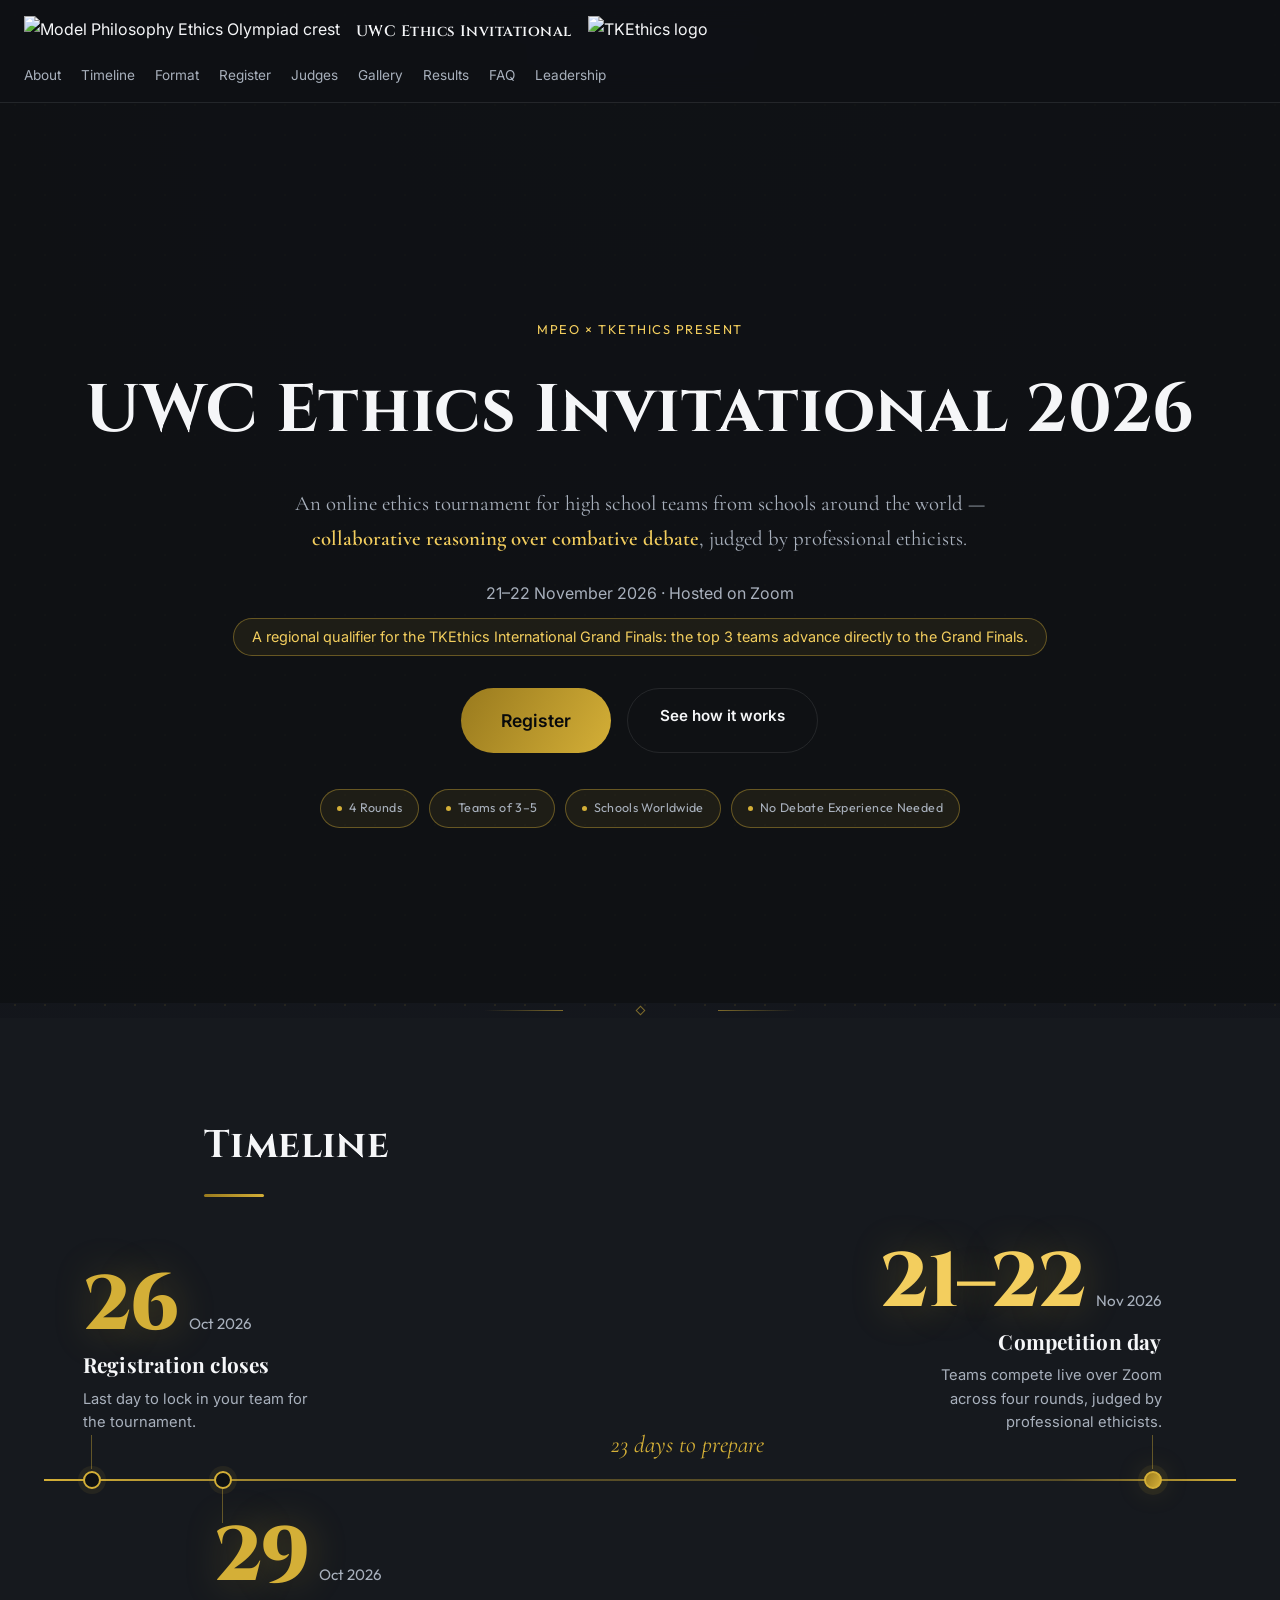
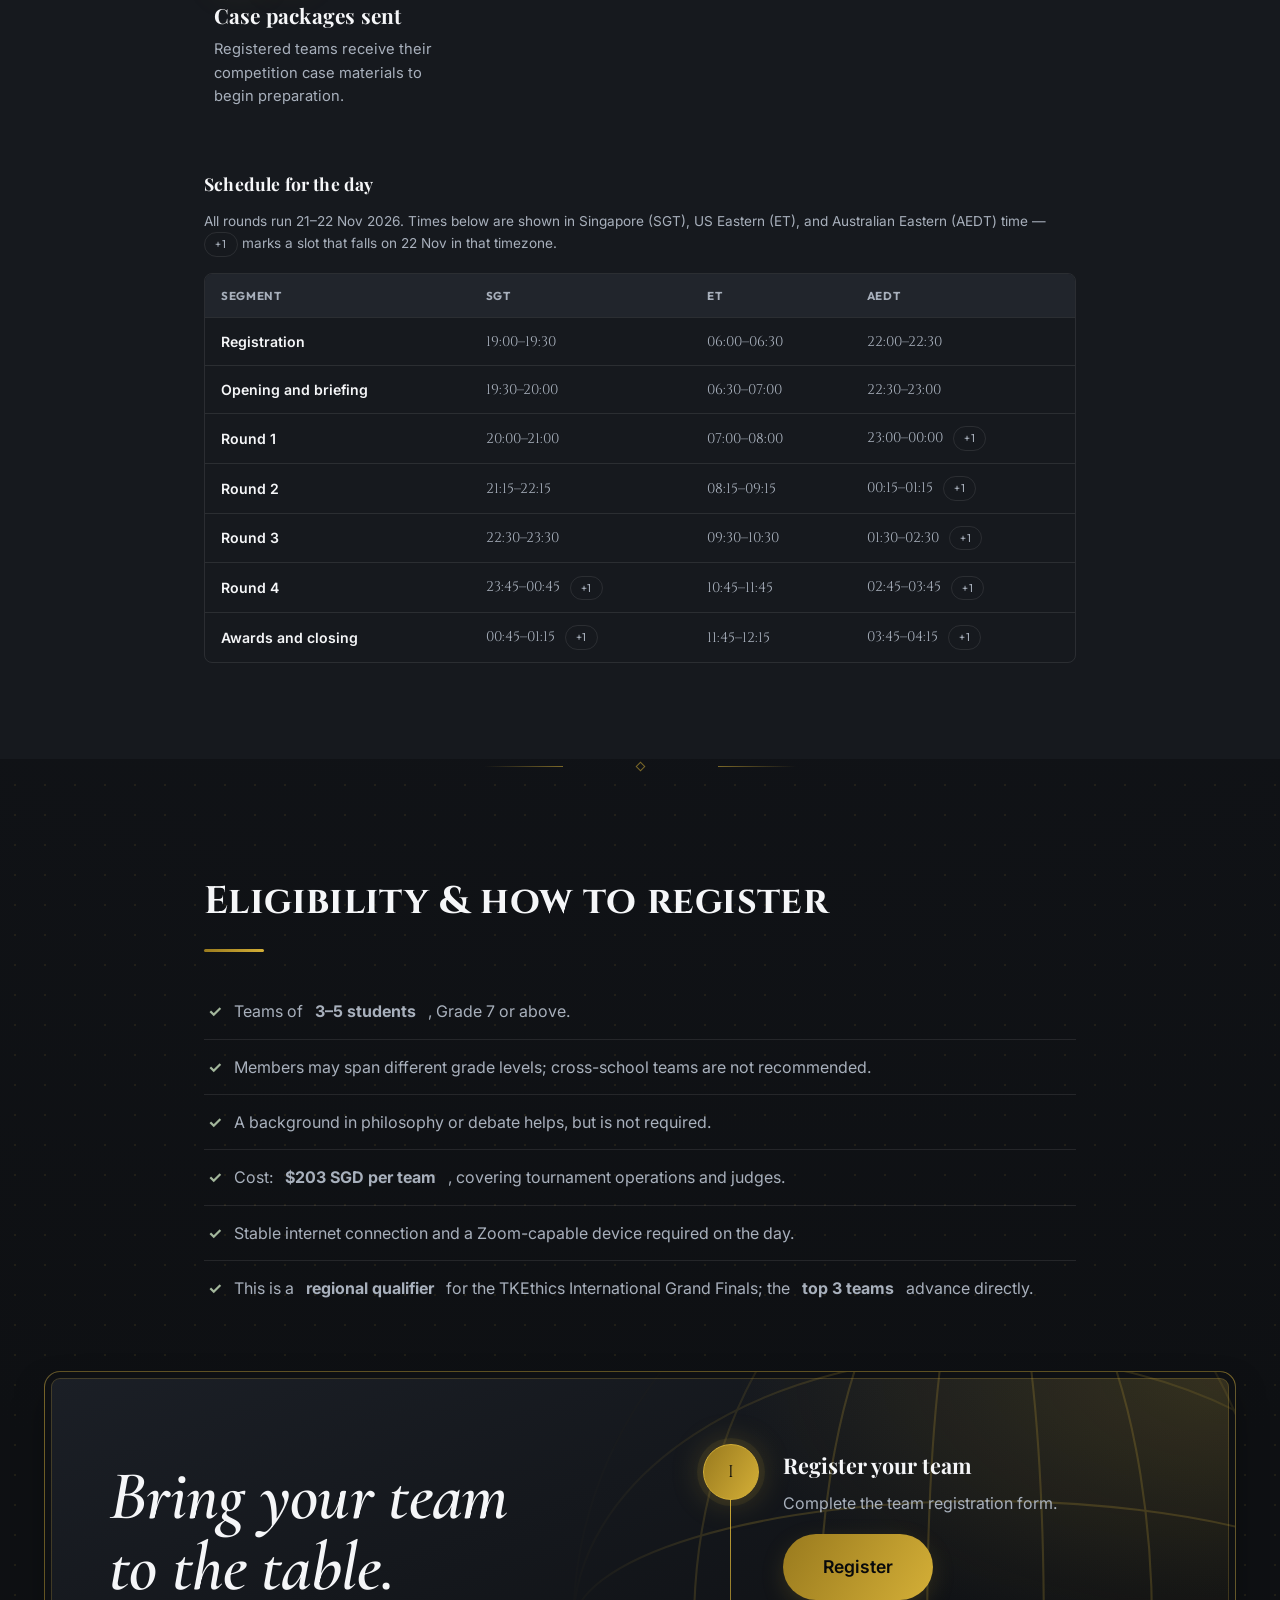
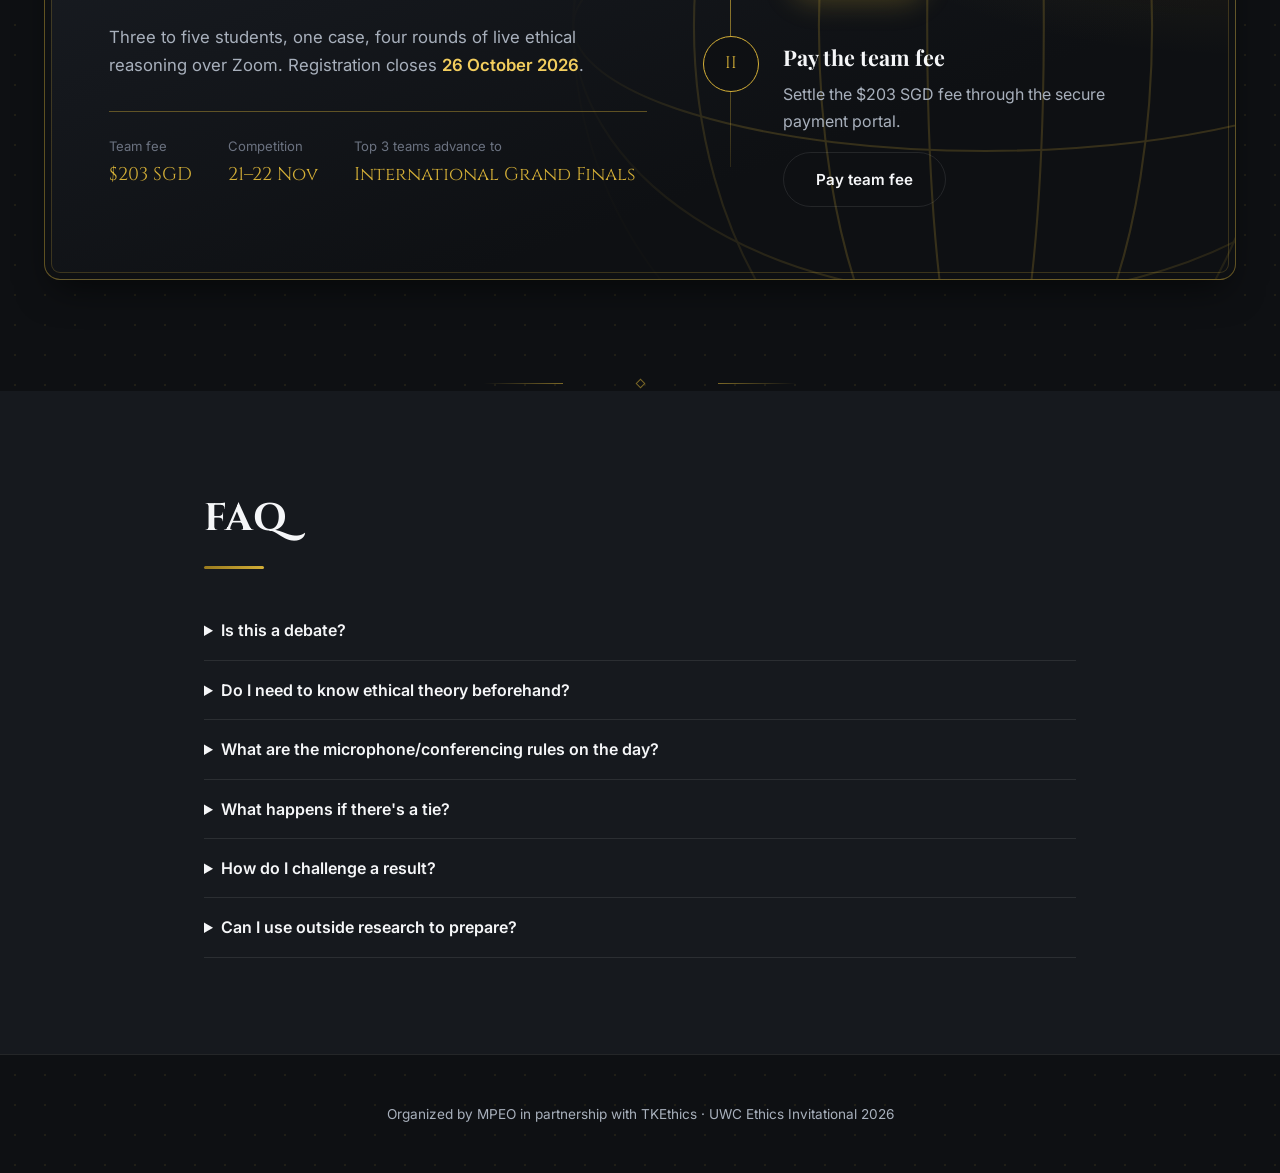
==== commit 896b570b: "Turn closed registration step into a late-entry email CTA Register links now scroll to the registrat" ====
--- a/index.html
+++ b/index.html
@@ -19,7 +19,7 @@
       <a href="about.html">About</a>
       <a href="#timeline">Timeline</a>
       <a href="format.html">Format</a>
-      <a href="#eligibility">Register</a>
+      <a href="#register">Register</a>
       <a href="judges.html">Judges</a>
       <a href="gallery.html">Gallery</a>
       <a href="results.html">Results</a>
@@ -50,7 +50,7 @@
           the top 3 teams advance directly to the Grand Finals.
         </p>
         <div class="hero__ctas">
-          <a href="#eligibility" class="btn btn--primary btn--lg">Register</a>
+          <a href="#register" class="btn btn--primary btn--lg">Register</a>
           <a href="format.html" class="btn btn--ghost">See how it works</a>
         </div>
         <ul class="hero__stats">
@@ -191,10 +191,10 @@
       </div>
 
       <div class="container">
-        <div class="enter">
+        <div class="enter" id="register">
           <div class="enter__pitch">
             <h3 class="enter__title">Bring your team to the table.</h3>
-            <p class="enter__lede">Three to five students, one case, four rounds of live ethical reasoning over Zoom. Registration closes <strong>26 October 2026</strong>.</p>
+            <p class="enter__lede" id="enter-lede">Three to five students, one case, four rounds of live ethical reasoning over Zoom. Registration closes <strong>26 October 2026</strong>.</p>
             <dl class="enter__facts">
               <div><dt>Team fee</dt><dd>$203 SGD</dd></div>
               <div><dt>Competition</dt><dd>21–22 Nov</dd></div>
@@ -206,14 +206,14 @@
             <li class="enter__step">
               <span class="enter__num" aria-hidden="true">I</span>
               <div class="enter__body">
-                <h4>Register your team</h4>
-                <p>Complete the team registration form.</p>
+                <h4 id="register-step-title">Register your team</h4>
+                <p id="register-step-text">Complete the team registration form.</p>
                 <a id="registration-cta" href="#" class="btn btn--primary btn--lg">Register</a>
               </div>
             </li>
             <li class="enter__step">
               <span class="enter__num" aria-hidden="true">II</span>
-              <div class="enter__body">
+              <div class="enter__body" id="pay-step">
                 <h4>Pay the team fee</h4>
                 <p>Settle the $203 SGD fee through the secure payment portal.</p>
                 <a href="https://pci.jotform.com/form/262812216221446" class="btn btn--ghost" target="_blank" rel="noopener">Pay team fee</a>
--- a/style.css
+++ b/style.css
@@ -842,17 +842,21 @@
 .course__gap {
   position: absolute;
   left: 54%;
-  top: 50%;
-  transform: translate(-50%, -50%);
-  padding: 4px 16px;
-  border: 1px dashed var(--color-border-accent);
-  border-radius: var(--radius-full);
-  background: var(--color-bg-primary);
+  top: calc(50% - 14px);
+  transform: translate(-50%, -100%);
   font-family: var(--font-editorial);
   font-style: italic;
-  font-size: 1.05rem;
-  color: var(--color-text-secondary);
+  font-size: 1.5rem;
+  color: var(--color-gold-primary);
   white-space: nowrap;
+  animation: gap-slide 6s ease-in-out infinite alternate;
+}
+@keyframes gap-slide {
+  from { left: 24%; }
+  to { left: 78%; }
+}
+@media (prefers-reduced-motion: reduce) {
+  .course__gap { animation: none; }
 }
 .stage {
   position: absolute;
@@ -1255,6 +1259,37 @@
 .enter .btn:focus-visible { outline: 2px solid var(--color-gold-hover); outline-offset: 3px; }
 .enter .btn--pending, .enter .btn--disabled { box-shadow: none; transform: none; }
 
+/* Registration closed: the late-entry email becomes the box's single focal action */
+.enter { scroll-margin-top: 96px; }
+.enter--closed .enter__step:first-child .enter__body {
+  flex: 1;
+  padding: 24px 28px 26px;
+  margin-top: -6px;
+  border: 1px solid var(--color-border-accent);
+  border-radius: var(--radius-md, 14px);
+  background: linear-gradient(150deg, rgba(212, 175, 55, 0.14), rgba(212, 175, 55, 0.03) 70%);
+}
+.enter--closed .enter__step:first-child h4 { margin-top: 0; color: var(--color-gold-hover); }
+.enter--closed #registration-cta { display: block; text-align: center; }
+.enter__body .enter__address {
+  margin: 12px 0 0;
+  font-size: 0.85rem;
+  text-align: center;
+  color: var(--color-text-muted);
+  user-select: all;
+  overflow-wrap: anywhere;
+}
+.enter--closed .enter__step:last-child { opacity: 0.6; }
+.enter--closed .enter__step:last-child:hover,
+.enter--closed .enter__step:last-child:focus-within { opacity: 1; }
+.enter--closed .enter__step:last-child .enter__body h4 { font-size: 1.1rem; }
+@media (max-width: 600px) {
+  .enter { scroll-margin-top: 160px; }
+  .enter--closed .enter__step { gap: 16px; }
+  .enter--closed .enter__step:first-child .enter__body { padding: 20px 18px; }
+  .enter--closed #registration-cta { padding: 16px 20px; font-size: 1rem; }
+}
+
 @media (max-width: 860px) {
   .enter { grid-template-columns: 1fr; gap: 44px; padding: 48px 28px; }
   .enter::before { width: 120%; right: -40%; top: 20%; }
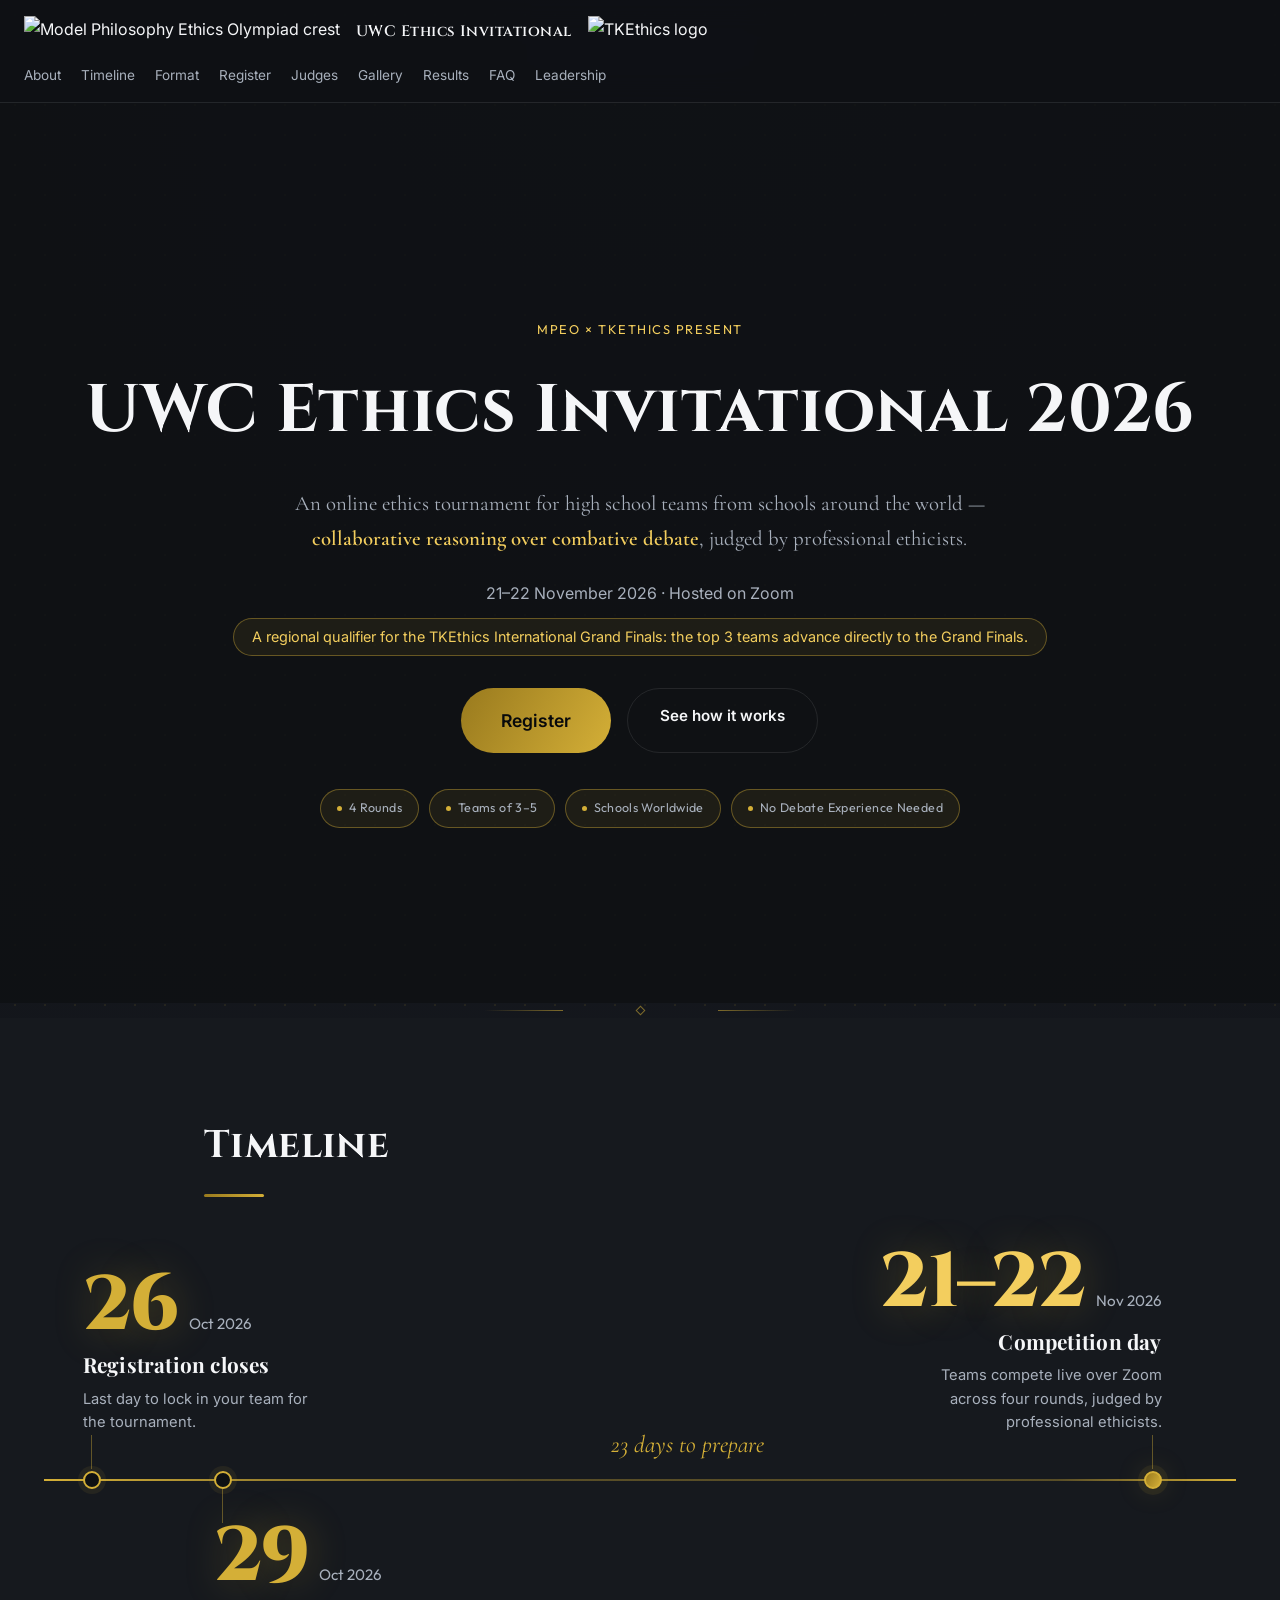
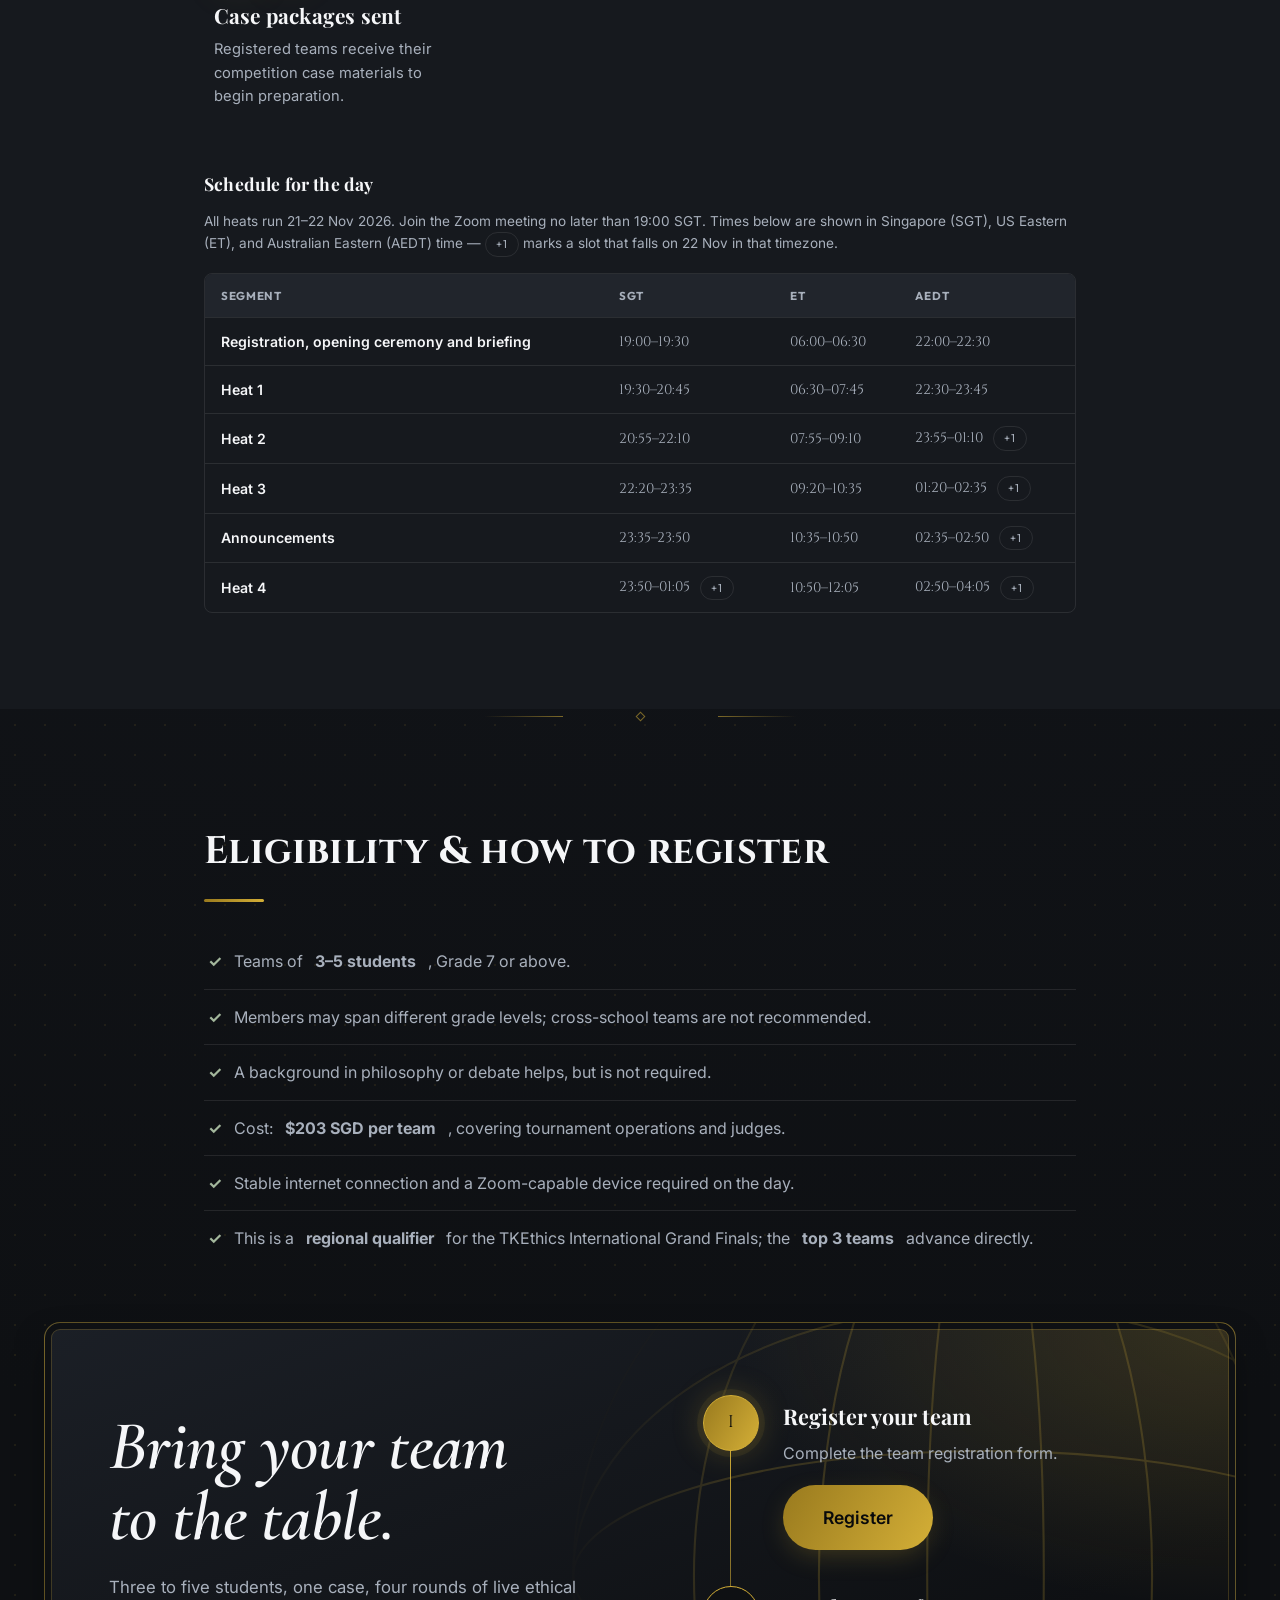
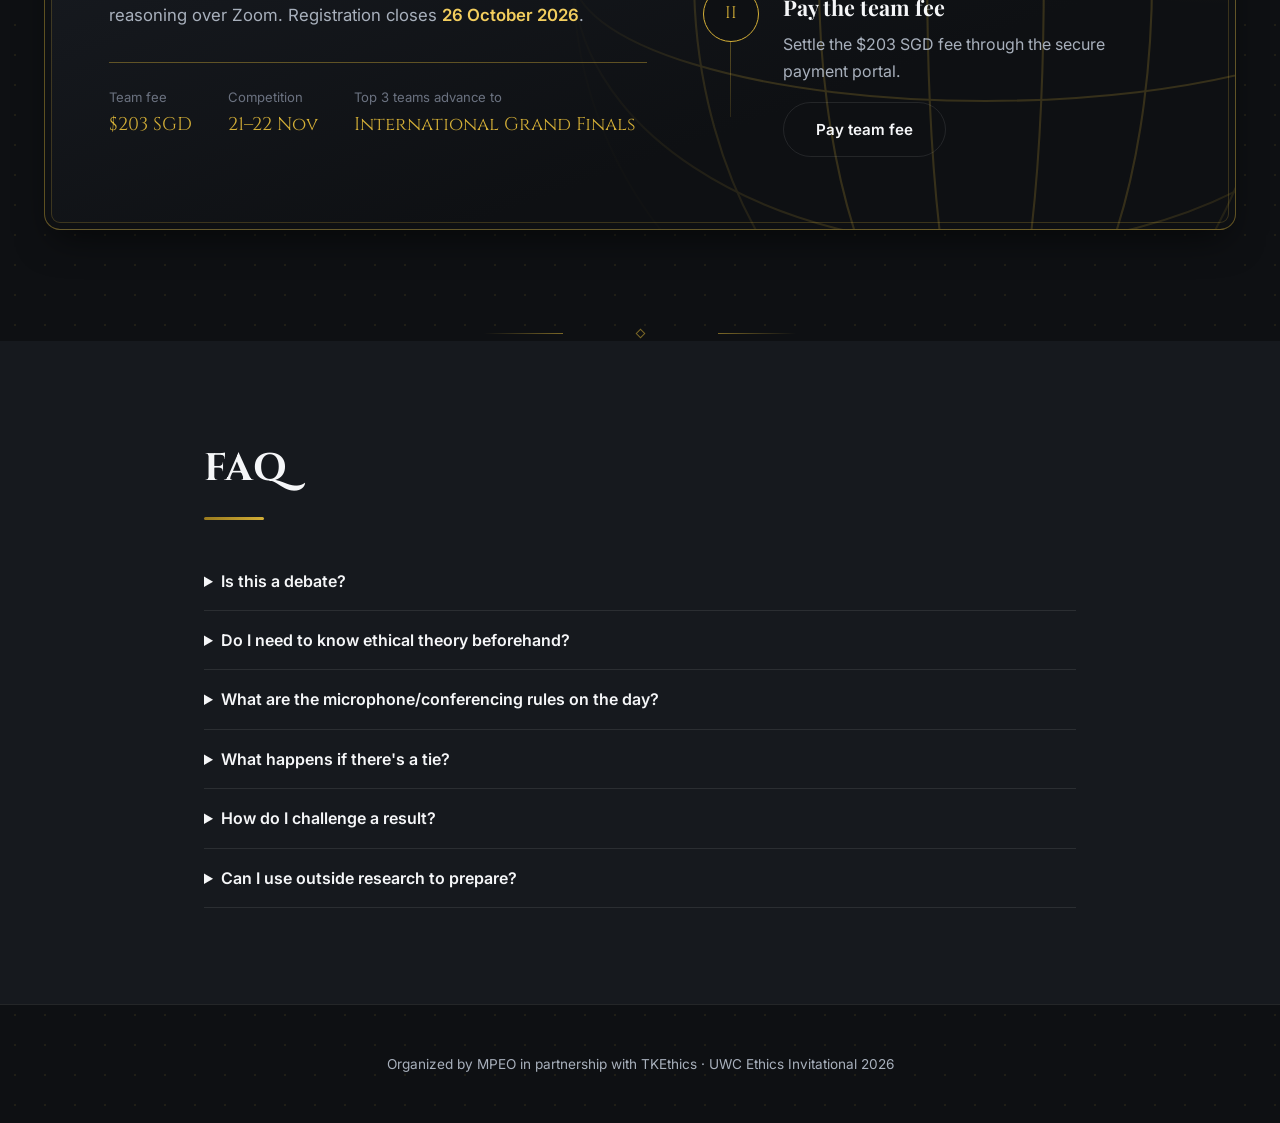
==== commit 758a5faa: "Merge main (updated schedule) into comp-day Co-Authored-By: Claude Sonnet 5.5 <noreply@anthropic.com" ====
--- a/index.html
+++ b/index.html
@@ -29,6 +29,9 @@
   </header>
 
   <main>
+    <div id="live-board" class="live" role="region" aria-label="Live competition status" hidden>
+      <div class="container" id="live-board-root"></div>
+    </div>
     <section id="hero" class="hero">
       <div class="container hero__inner">
         <p class="hero__eyebrow">
@@ -61,6 +64,9 @@
         </ul>
       </div>
     </section>
+    <div id="live-info" class="live-details" hidden>
+      <div class="container container--narrow" id="live-info-root"></div>
+    </div>
     <div class="ornament-divider" aria-hidden="true">
       <span class="ornament-divider__line"></span>
       <span class="ornament-divider__sprig"></span>
@@ -106,7 +112,7 @@
       <div class="container container--narrow">
         <h3>Schedule for the day</h3>
         <p class="schedule-table-note">
-          All rounds run 21–22 Nov 2026. Times below are shown in Singapore
+          All heats run 21–22 Nov 2026. Join the Zoom meeting no later than 19:00 SGT. Times below are shown in Singapore
           (SGT), US Eastern (ET), and Australian Eastern (AEDT) time —
           <span class="tag--note">+1</span> marks a slot that falls on 22 Nov in that timezone.
         </p>
@@ -122,46 +128,40 @@
             </thead>
             <tbody>
               <tr>
-                <td>Registration</td>
+                <td>Registration, opening ceremony and briefing</td>
                 <td>19:00–19:30</td>
                 <td>06:00–06:30</td>
                 <td>22:00–22:30</td>
               </tr>
               <tr>
-                <td>Opening and briefing</td>
-                <td>19:30–20:00</td>
-                <td>06:30–07:00</td>
-                <td>22:30–23:00</td>
-              </tr>
-              <tr>
-                <td>Round 1</td>
-                <td>20:00–21:00</td>
-                <td>07:00–08:00</td>
-                <td>23:00–00:00 <span class="tag--note">+1</span></td>
-              </tr>
-              <tr>
-                <td>Round 2</td>
-                <td>21:15–22:15</td>
-                <td>08:15–09:15</td>
-                <td>00:15–01:15 <span class="tag--note">+1</span></td>
-              </tr>
-              <tr>
-                <td>Round 3</td>
-                <td>22:30–23:30</td>
-                <td>09:30–10:30</td>
-                <td>01:30–02:30 <span class="tag--note">+1</span></td>
-              </tr>
-              <tr>
-                <td>Round 4</td>
-                <td>23:45–00:45 <span class="tag--note">+1</span></td>
-                <td>10:45–11:45</td>
-                <td>02:45–03:45 <span class="tag--note">+1</span></td>
-              </tr>
-              <tr>
-                <td>Awards and closing</td>
-                <td>00:45–01:15 <span class="tag--note">+1</span></td>
-                <td>11:45–12:15</td>
-                <td>03:45–04:15 <span class="tag--note">+1</span></td>
+                <td>Heat 1</td>
+                <td>19:30–20:45</td>
+                <td>06:30–07:45</td>
+                <td>22:30–23:45</td>
+              </tr>
+              <tr>
+                <td>Heat 2</td>
+                <td>20:55–22:10</td>
+                <td>07:55–09:10</td>
+                <td>23:55–01:10 <span class="tag--note">+1</span></td>
+              </tr>
+              <tr>
+                <td>Heat 3</td>
+                <td>22:20–23:35</td>
+                <td>09:20–10:35</td>
+                <td>01:20–02:35 <span class="tag--note">+1</span></td>
+              </tr>
+              <tr>
+                <td>Announcements</td>
+                <td>23:35–23:50</td>
+                <td>10:35–10:50</td>
+                <td>02:35–02:50 <span class="tag--note">+1</span></td>
+              </tr>
+              <tr>
+                <td>Heat 4</td>
+                <td>23:50–01:05 <span class="tag--note">+1</span></td>
+                <td>10:50–12:05</td>
+                <td>02:50–04:05 <span class="tag--note">+1</span></td>
               </tr>
             </tbody>
           </table>
--- a/style.css
+++ b/style.css
@@ -1297,3 +1297,176 @@
 @media (prefers-reduced-motion: reduce) {
   .enter .btn--primary { transition: none; }
 }
+
+
+/* ==========================================================================
+   LIVE COMPETITION BOARD (data/live.json — see docs/live-day-cheatsheet.md)
+   ========================================================================== */
+.live[hidden], .live-details[hidden], .hero[hidden] { display: none; }
+
+.live {
+  position: relative;
+  isolation: isolate;
+  min-height: 78svh;
+  display: flex;
+  align-items: center;
+  padding: 120px 0 56px;
+  text-align: center;
+  overflow: hidden;
+  background-image: url("assets/resources/globev2.png");
+  background-size: cover;
+  background-position: center;
+  --live-accent: var(--color-gold-primary);
+  --live-glow: var(--color-gold-glow);
+}
+.live::before {
+  content: "";
+  position: absolute;
+  inset: 0;
+  z-index: -1;
+  background: var(--color-bg-primary);
+  opacity: 0.86;
+}
+.live > .container { width: 100%; }
+
+.live__panel[data-state="round"] { --live-accent: var(--color-gold-primary); --live-glow: var(--color-gold-glow); }
+.live__panel[data-state="main-room"] { --live-accent: #7CC4E8; --live-glow: rgba(124, 196, 232, 0.3); }
+.live__panel[data-state="break"] { --live-accent: var(--color-bronze); --live-glow: var(--color-bronze-glow); }
+.live__panel[data-state="info"] { --live-accent: var(--color-link); --live-glow: rgba(163, 183, 156, 0.25); }
+.live__panel[data-state="finished"] { --live-accent: var(--color-silver); --live-glow: var(--color-silver-glow); }
+
+.live__panel { max-width: 960px; margin: 0 auto; }
+
+.live__badge {
+  display: inline-flex;
+  align-items: center;
+  gap: 10px;
+  font-family: var(--font-badge);
+  font-weight: 600;
+  letter-spacing: 0.22em;
+  font-size: 0.85rem;
+  color: var(--live-accent);
+  border: 1px solid var(--live-accent);
+  border-radius: var(--radius-full);
+  padding: 6px 16px;
+  margin-bottom: 28px;
+}
+.live__dot {
+  width: 10px;
+  height: 10px;
+  border-radius: 50%;
+  background: var(--live-accent);
+  box-shadow: 0 0 0 0 var(--live-glow);
+  animation: live-pulse 1.8s ease-out infinite;
+}
+@keyframes live-pulse {
+  0% { box-shadow: 0 0 0 0 var(--live-glow); }
+  70% { box-shadow: 0 0 0 12px transparent; }
+  100% { box-shadow: 0 0 0 0 transparent; }
+}
+
+.live__headline {
+  font-size: clamp(2rem, 6.4vw, 4.4rem);
+  line-height: 1.08;
+  color: var(--color-text-primary);
+  overflow-wrap: anywhere;
+}
+.live__instruction {
+  margin: 16px auto 0;
+  max-width: 34ch;
+  font-size: clamp(1.15rem, 3vw, 1.7rem);
+  color: var(--live-accent);
+  font-family: var(--font-editorial);
+  font-weight: 600;
+}
+.live__cta { margin-top: 40px; }
+.live__cta .btn {
+  display: inline-flex;
+  align-items: center;
+  justify-content: center;
+  gap: 0.7em;
+  min-width: min(100%, 480px);
+  padding: clamp(22px, 4vw, 34px) clamp(32px, 7vw, 80px);
+  background: var(--live-accent);
+  color: var(--color-text-dark);
+  font-family: var(--font-display);
+  font-weight: 800;
+  font-size: clamp(1.35rem, 4.6vw, 2.15rem);
+  letter-spacing: 0.04em;
+  line-height: 1.1;
+  outline: 1px solid var(--live-accent);
+  outline-offset: 9px;
+  box-shadow: 0 18px 34px -14px rgba(0, 0, 0, 0.75);
+  transition: transform var(--transition-fast), outline-offset var(--transition-fast), background var(--transition-fast);
+}
+.live__cta .btn::before {
+  content: "";
+  width: 1.35em;
+  height: 1.35em;
+  flex-shrink: 0;
+  background: currentColor;
+  -webkit-mask: url("data:image/svg+xml,%3Csvg xmlns='http://www.w3.org/2000/svg' viewBox='0 0 24 24' fill='none' stroke='black' stroke-width='2' stroke-linecap='round' stroke-linejoin='round'%3E%3Crect x='2' y='6' width='13' height='12' rx='2.5'/%3E%3Cpath d='M15 10.5 21.5 7v10L15 13.5'/%3E%3C/svg%3E") center / contain no-repeat;
+  mask: url("data:image/svg+xml,%3Csvg xmlns='http://www.w3.org/2000/svg' viewBox='0 0 24 24' fill='none' stroke='black' stroke-width='2' stroke-linecap='round' stroke-linejoin='round'%3E%3Crect x='2' y='6' width='13' height='12' rx='2.5'/%3E%3Cpath d='M15 10.5 21.5 7v10L15 13.5'/%3E%3C/svg%3E") center / contain no-repeat;
+}
+.live__cta .btn:hover { transform: translateY(-3px); outline-offset: 13px; background: var(--color-text-primary); }
+.live__cta .btn:focus-visible { outline: 3px solid var(--color-text-primary); outline-offset: 9px; }
+.live__updated {
+  margin-top: 32px;
+  font-size: 0.85rem;
+  color: var(--color-text-muted);
+}
+.live__note { color: var(--color-bronze); margin-left: 10px; }
+.live__note[hidden] { display: none; }
+
+/* Announcements + competition info */
+.live-details { padding: 64px 0 24px; }
+.live-announcements, .live-info { margin-bottom: 48px; }
+.live-announcements__list, .live-info__links, .live-info__schedule { list-style: none; }
+.live-announcements__item {
+  background: var(--color-bg-card);
+  border: 1px solid var(--color-border-subtle);
+  border-radius: var(--radius-md);
+  padding: 16px 20px;
+  margin-bottom: 12px;
+}
+.live-announcements__item--pinned { border-color: var(--color-border-accent); background: var(--color-gold-surface); }
+.live-announcements__item p { margin-top: 4px; overflow-wrap: anywhere; }
+.live-announcements__pin {
+  font-family: var(--font-badge);
+  font-size: 0.72rem;
+  letter-spacing: 0.14em;
+  text-transform: uppercase;
+  color: var(--color-gold-primary);
+  margin-right: 10px;
+}
+.live__time { font-size: 0.85rem; color: var(--color-text-secondary); font-variant-numeric: tabular-nums; }
+.live-info__block { margin-bottom: 32px; }
+.live-info__block h3 { margin-bottom: 12px; font-size: 1.3rem; }
+.live-info__links li { margin-bottom: 8px; overflow-wrap: anywhere; }
+.live-info__links a { color: var(--color-link); text-decoration: underline; text-underline-offset: 3px; }
+.live-info__links a:hover { color: var(--color-link-hover); }
+.live-info__schedule li {
+  display: flex;
+  gap: 20px;
+  padding: 10px 0;
+  border-bottom: 1px solid var(--color-border-subtle);
+}
+.live-info__schedule .live__time { min-width: 7.5em; flex-shrink: 0; }
+.live-info__rooms { width: 100%; border-collapse: collapse; }
+.live-info__rooms th, .live-info__rooms td {
+  text-align: left;
+  padding: 10px 12px;
+  border-bottom: 1px solid var(--color-border-subtle);
+}
+.live-info__rooms th { color: var(--color-text-secondary); font-weight: 600; font-size: 0.85rem; }
+
+@media (max-width: 640px) {
+  .live { padding: 96px 0 48px; min-height: 70svh; }
+  .live-info__schedule li { flex-direction: column; gap: 2px; }
+  .live-info__rooms { display: block; overflow-x: auto; }
+}
+@media (prefers-reduced-motion: reduce) {
+  .live__dot { animation: none; }
+  .live__cta .btn { transition: none; }
+  .live__cta .btn:hover { transform: none; }
+}
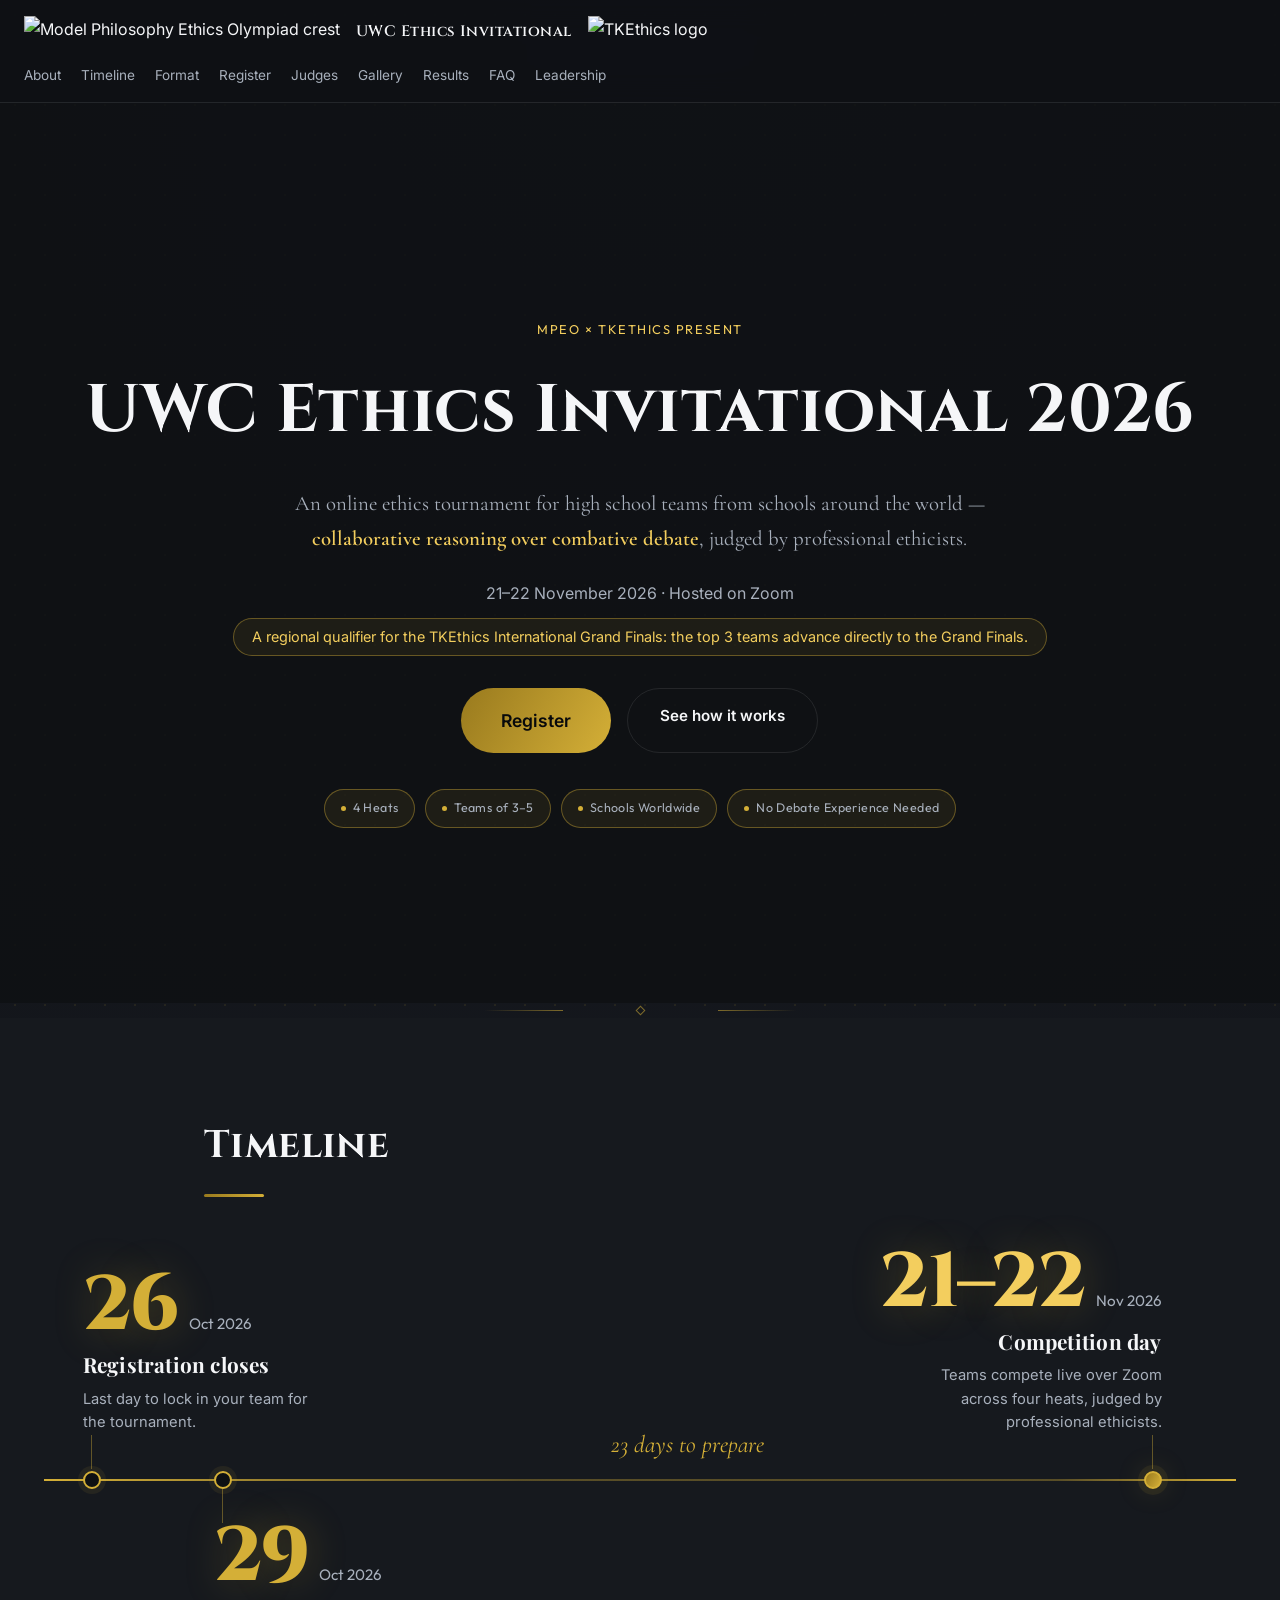
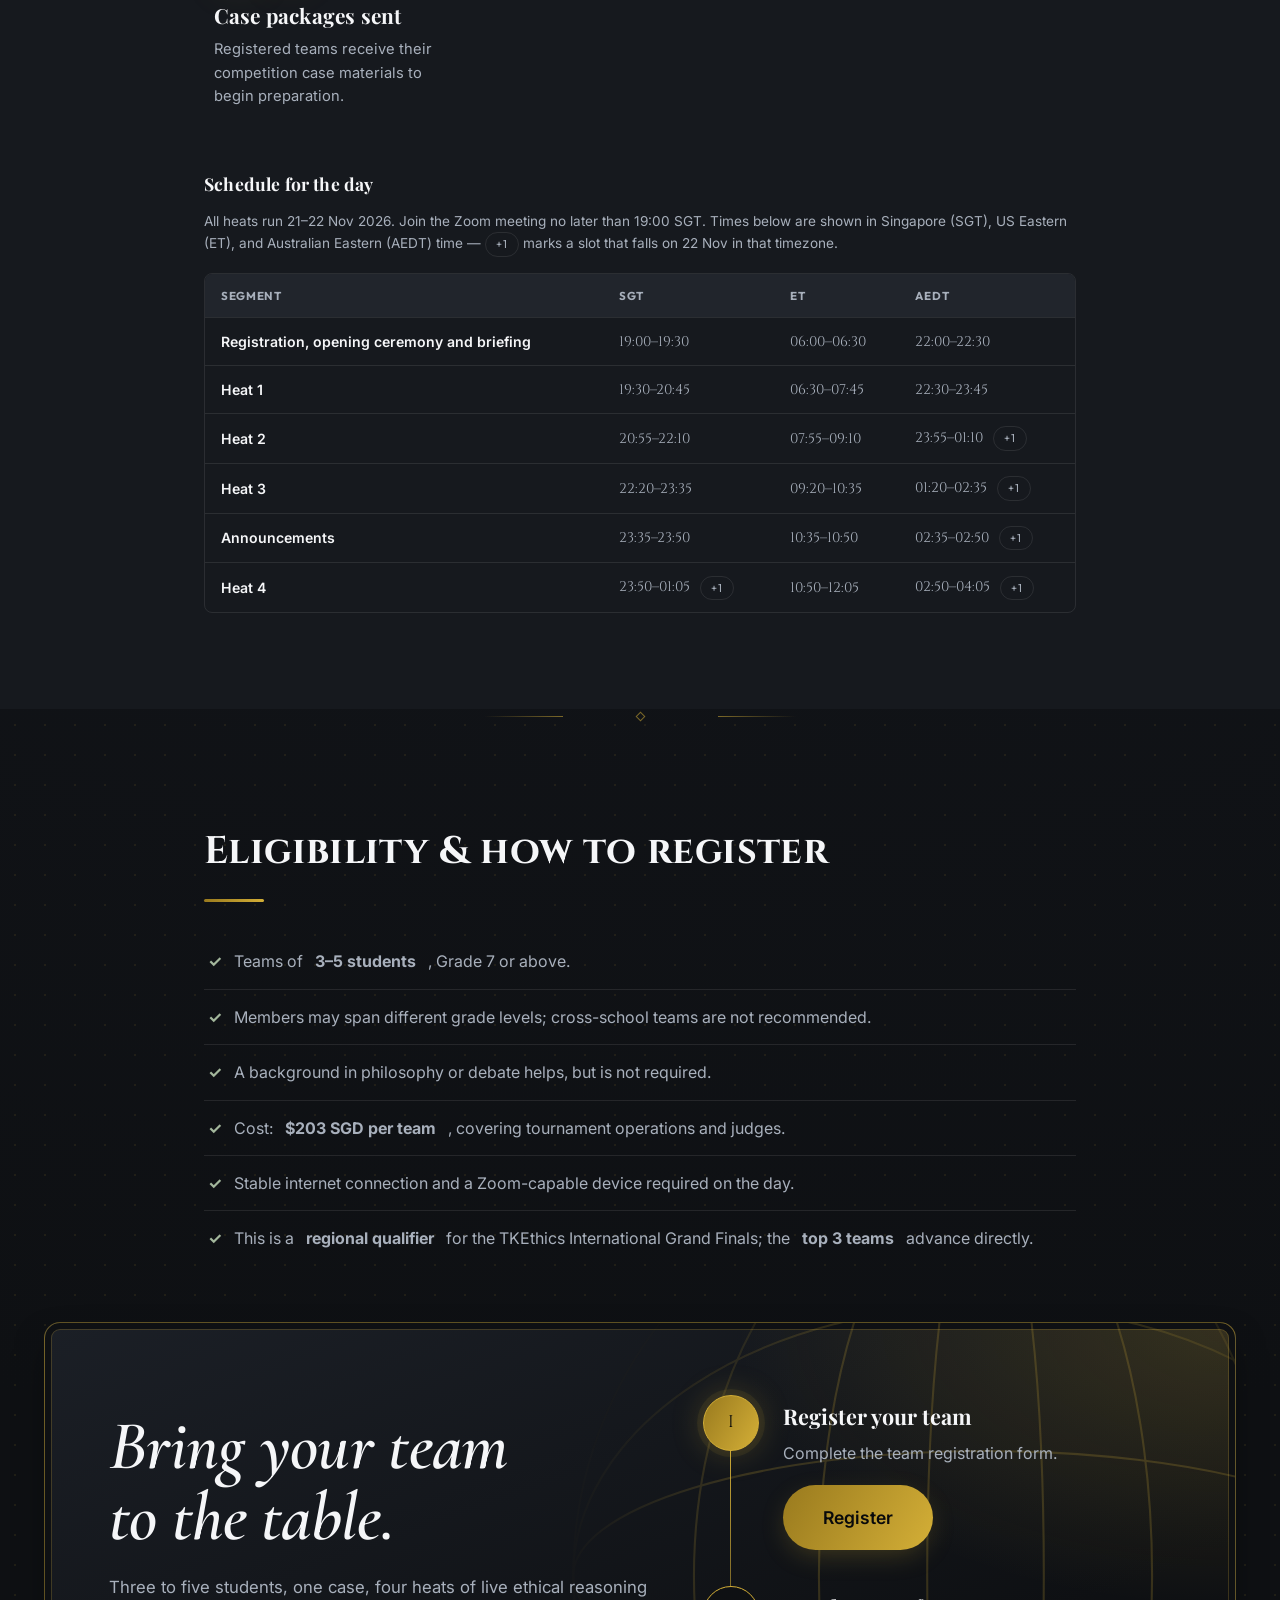
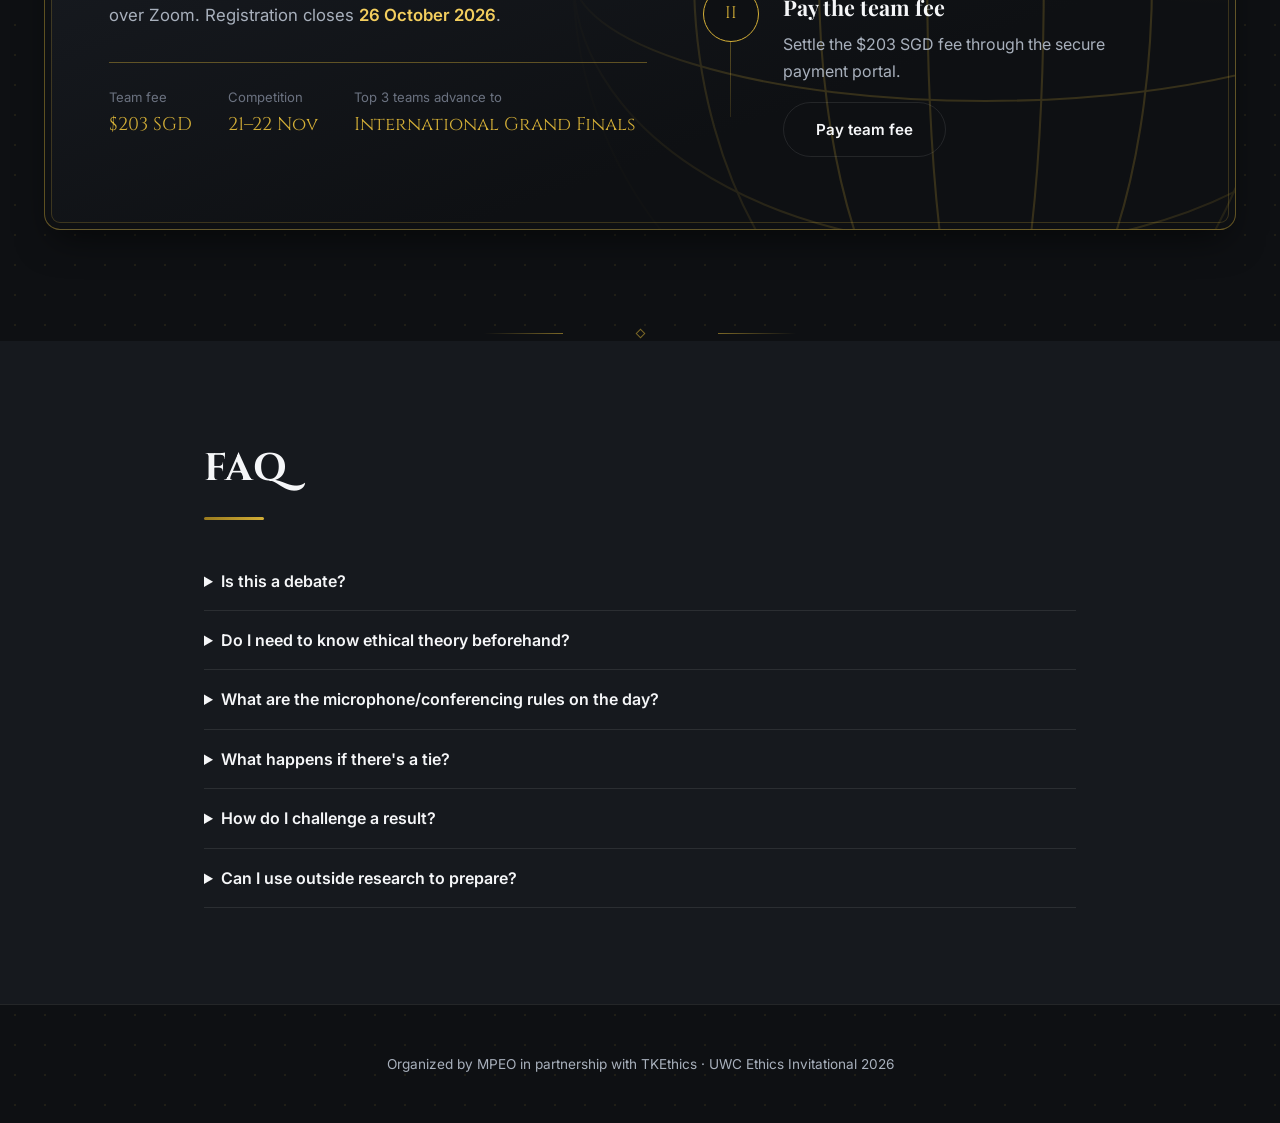
==== commit 467262a6: "Merge main (heats wording) into comp-day Co-Authored-By: Claude Sonnet 5.5 <noreply@anthropic.com>" ====
--- a/index.html
+++ b/index.html
@@ -57,7 +57,7 @@
           <a href="format.html" class="btn btn--ghost">See how it works</a>
         </div>
         <ul class="hero__stats">
-          <li>4 Rounds</li>
+          <li>4 Heats</li>
           <li>Teams of 3–5</li>
           <li>Schools Worldwide</li>
           <li>No Debate Experience Needed</li>
@@ -102,7 +102,7 @@
             <div class="stage__card">
               <p class="stage__date"><span class="stage__day">21–22</span> Nov 2026</p>
               <h3 class="stage__title">Competition day</h3>
-              <p class="stage__desc">Teams compete live over Zoom across four rounds, judged by professional ethicists.</p>
+              <p class="stage__desc">Teams compete live over Zoom across four heats, judged by professional ethicists.</p>
             </div>
           </li>
           <li class="course__gap" aria-hidden="true">23 days to prepare</li>
@@ -194,7 +194,7 @@
         <div class="enter" id="register">
           <div class="enter__pitch">
             <h3 class="enter__title">Bring your team to the table.</h3>
-            <p class="enter__lede" id="enter-lede">Three to five students, one case, four rounds of live ethical reasoning over Zoom. Registration closes <strong>26 October 2026</strong>.</p>
+            <p class="enter__lede" id="enter-lede">Three to five students, one case, four heats of live ethical reasoning over Zoom. Registration closes <strong>26 October 2026</strong>.</p>
             <dl class="enter__facts">
               <div><dt>Team fee</dt><dd>$203 SGD</dd></div>
               <div><dt>Competition</dt><dd>21–22 Nov</dd></div>
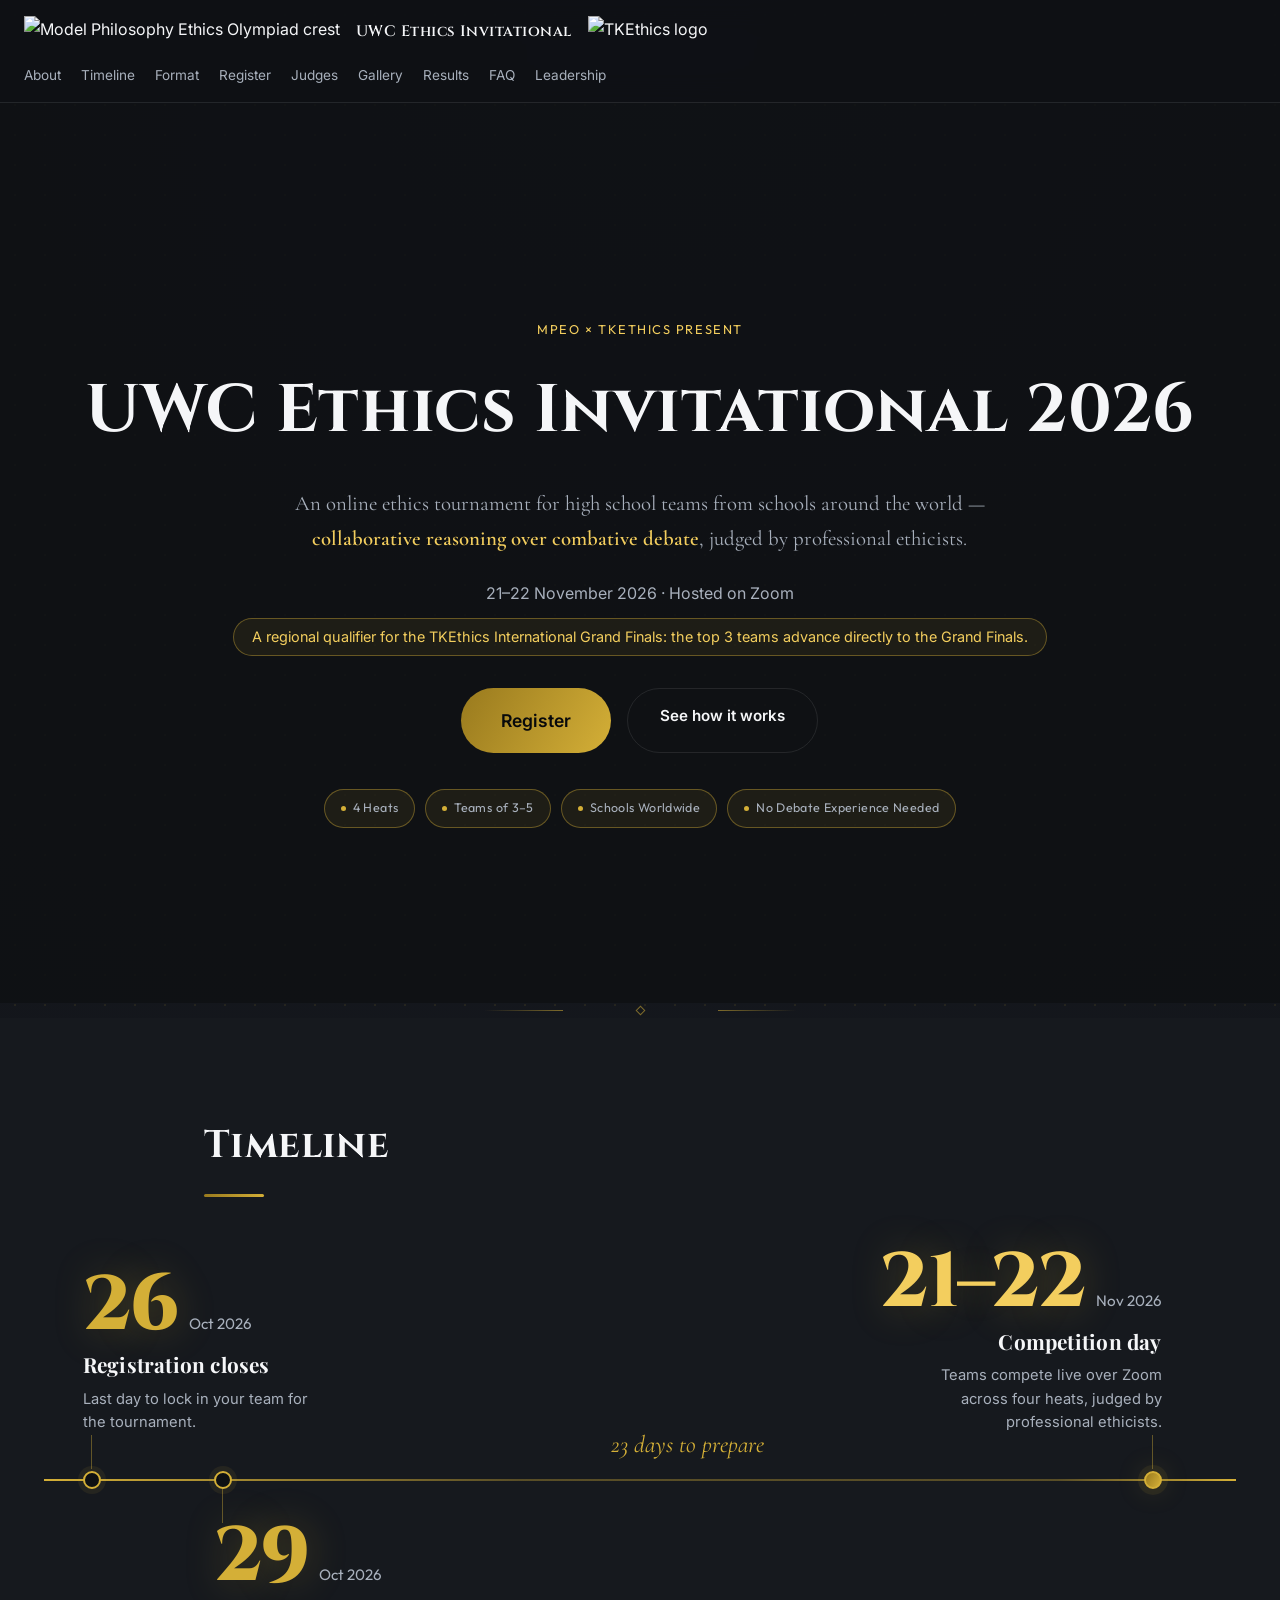
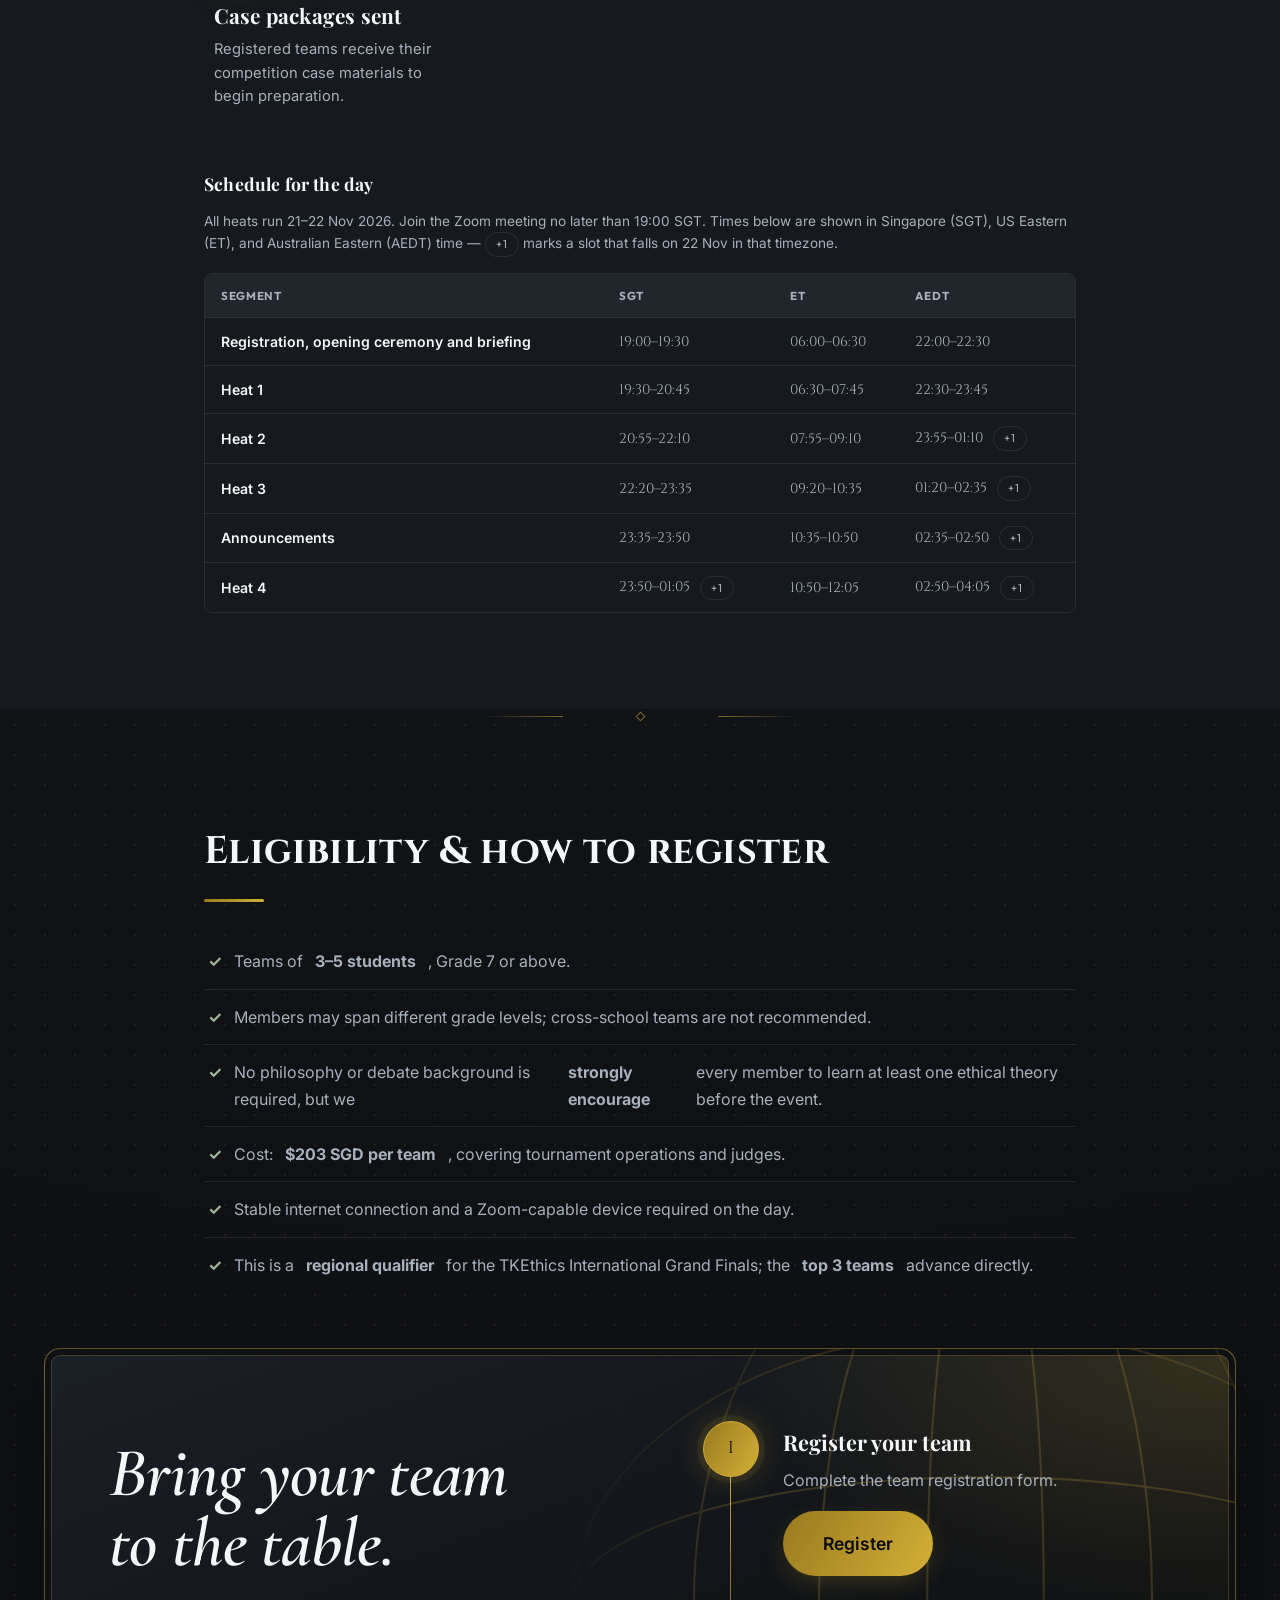
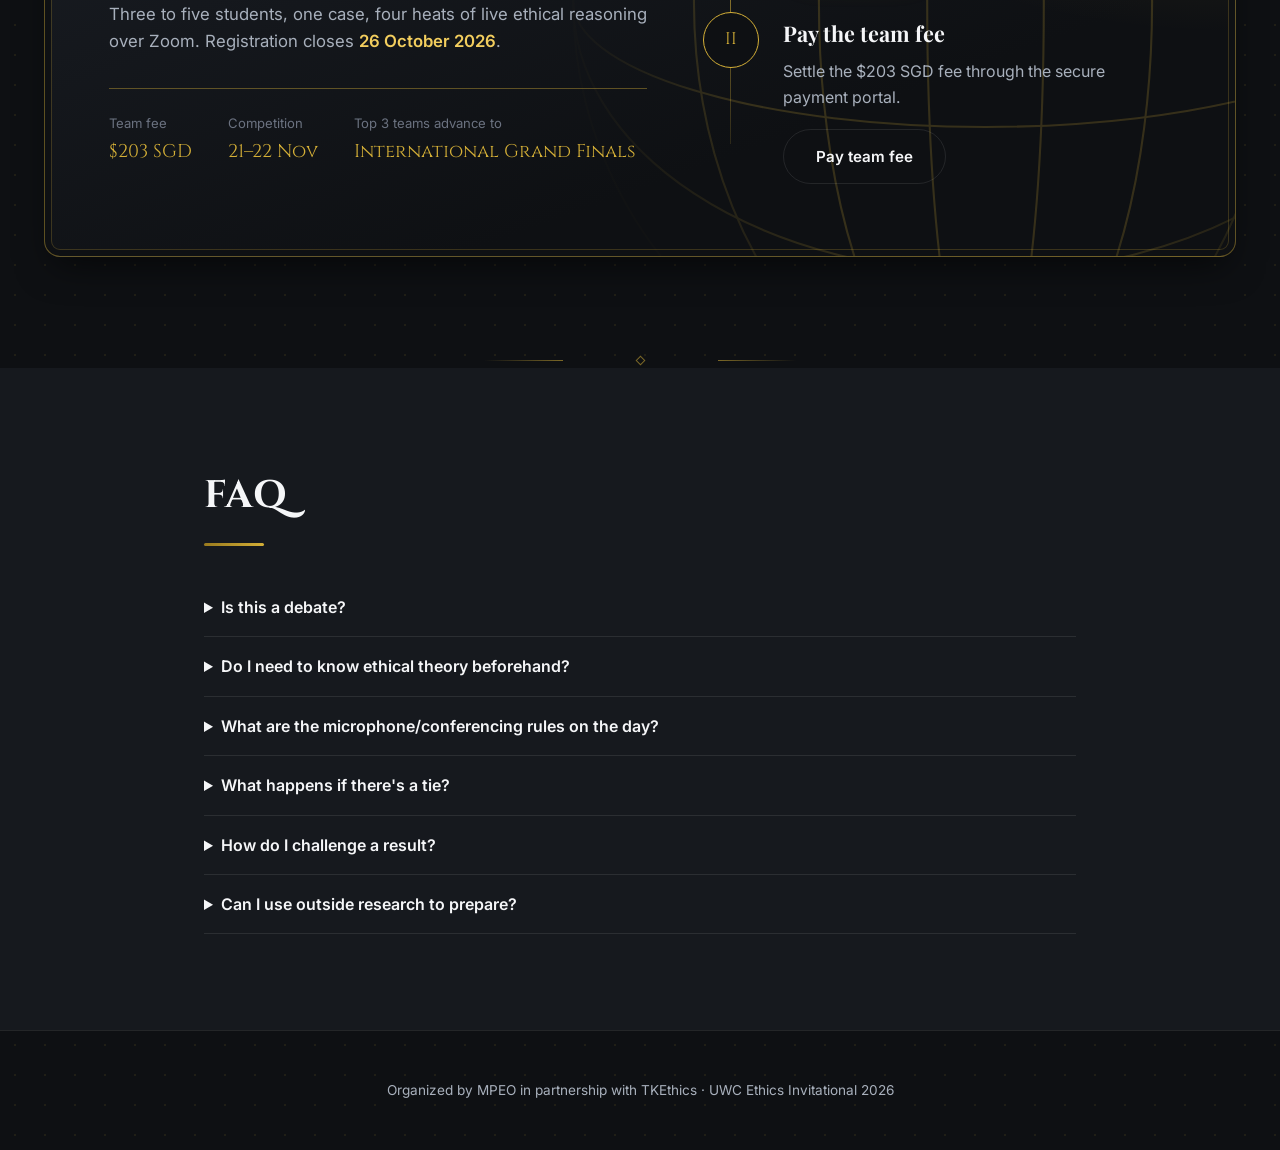
==== commit c5b86b23: "Strongly encourage learning an ethical theory before competing Arguments without a named theory are " ====
--- a/index.html
+++ b/index.html
@@ -29,9 +29,6 @@
   </header>
 
   <main>
-    <div id="live-board" class="live" role="region" aria-label="Live competition status" hidden>
-      <div class="container" id="live-board-root"></div>
-    </div>
     <section id="hero" class="hero">
       <div class="container hero__inner">
         <p class="hero__eyebrow">
@@ -64,9 +61,6 @@
         </ul>
       </div>
     </section>
-    <div id="live-info" class="live-details" hidden>
-      <div class="container container--narrow" id="live-info-root"></div>
-    </div>
     <div class="ornament-divider" aria-hidden="true">
       <span class="ornament-divider__line"></span>
       <span class="ornament-divider__sprig"></span>
@@ -182,7 +176,7 @@
         <ul class="eligibility__list">
           <li data-reveal>Teams of <strong>3–5 students</strong>, Grade 7 or above.</li>
           <li data-reveal>Members may span different grade levels; cross-school teams are not recommended.</li>
-          <li data-reveal>A background in philosophy or debate helps, but is not required.</li>
+          <li data-reveal>No philosophy or debate background is required, but we <strong>strongly encourage</strong> every member to learn at least one ethical theory before the event.</li>
           <li data-reveal>Cost: <strong>$203 SGD per team</strong>, covering tournament operations and judges.</li>
           <li data-reveal>Stable internet connection and a Zoom-capable device required on the day.</li>
           <li data-reveal>This is a <strong>regional qualifier</strong> for the TKEthics International Grand Finals; the <strong>top 3 teams</strong> advance directly.</li>
@@ -241,7 +235,7 @@
 
         <details class="faq__item">
           <summary>Do I need to know ethical theory beforehand?</summary>
-          <p>No prior experience is required. Read the case package carefully, think through the arguments, and you're ready — see the <a href="format.html">How the competition works</a> page for a primer.</p>
+          <p>It isn't required, but it's strongly encouraged, especially for beginners. Well-reasoned ethical arguments earn credit whether or not they draw on a named theory. Being familiar with even one framework, such as utilitarianism, deontology or virtue ethics, makes your reasoning clearer and gives you sharper insight into a case. See the <a href="format.html#prepare">How the competition works</a> page for prep resources.</p>
         </details>
 
         <details class="faq__item">
